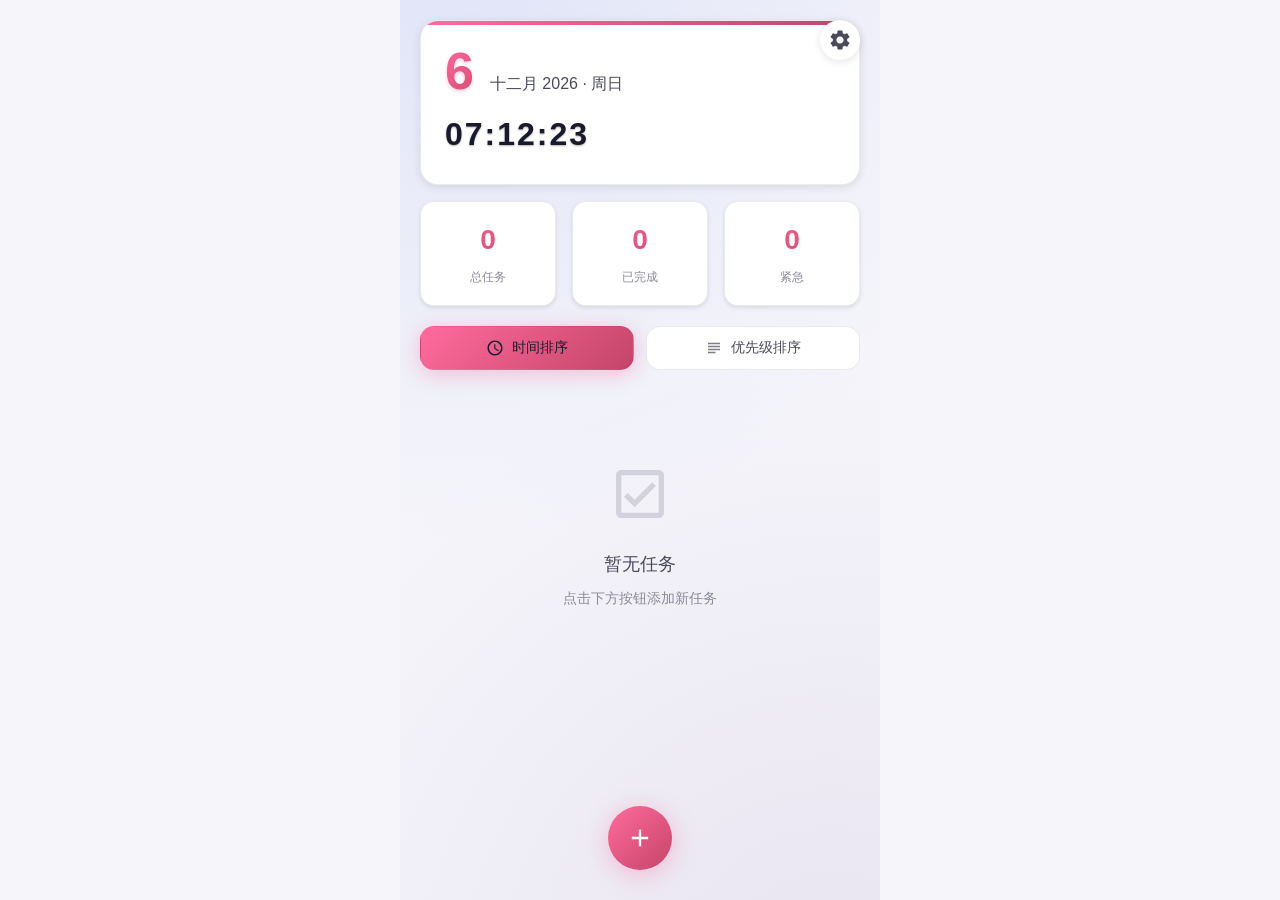
==== index.html @ 3caebc1f "Add files via upload" ====
<!DOCTYPE html>
<html lang="zh-CN">
<head>
    <meta charset="UTF-8">
    <meta name="viewport" content="width=device-width, initial-scale=1.0, maximum-scale=1.0, user-scalable=no">
    <meta name="theme-color" content="#ff6b9d" id="themeColorMeta">
    <meta name="apple-mobile-web-app-capable" content="yes">
    <meta name="apple-mobile-web-app-status-bar-style" content="black-translucent">
    <meta name="apple-mobile-web-app-title" content="任务清单">
    <meta name="mobile-web-app-capable" content="yes">
    <meta name="application-name" content="Potato Todo">
    <meta name="msapplication-starturl" content="./index.html">
    <meta name="msapplication-TileColor" content="#ff6b9d">
    <meta name="description" content="一款精美的任务清单应用，支持多主题、计时器和鼓励语句">
    <title>任务清单 - Potato Todo</title>
    <link rel="manifest" href="manifest.json">
    <link rel="apple-touch-icon" href="icons/icon.svg">
    <link rel="icon" type="image/svg+xml" href="icons/icon.svg">
    <link rel="stylesheet" href="styles.css">
</head>
<body>
    <div class="app-container">
        <header class="header">
            <div class="datetime-widget">
                <div class="date-display">
                    <span class="date-day" id="currentDay"></span>
                    <span class="date-full" id="currentDate"></span>
                </div>
                <div class="time-display" id="currentTime"></div>
            </div>
            <div class="header-stats">
                <div class="stat-item">
                    <span class="stat-value" id="totalTasks">0</span>
                    <span class="stat-label">总任务</span>
                </div>
                <div class="stat-item">
                    <span class="stat-value" id="completedTasks">0</span>
                    <span class="stat-label">已完成</span>
                </div>
                <div class="stat-item">
                    <span class="stat-value" id="urgentTasks">0</span>
                    <span class="stat-label">紧急</span>
                </div>
            </div>
            <button class="settings-btn" id="settingsBtn">
                <svg viewBox="0 0 24 24" width="24" height="24">
                    <path fill="currentColor" d="M19.14 12.94c.04-.31.06-.63.06-.94 0-.31-.02-.63-.06-.94l2.03-1.58c.18-.14.23-.41.12-.61l-1.92-3.32c-.12-.22-.37-.29-.59-.22l-2.39.96c-.5-.38-1.03-.7-1.62-.94l-.36-2.54c-.04-.24-.24-.41-.48-.41h-3.84c-.24 0-.43.17-.47.41l-.36 2.54c-.59.24-1.13.57-1.62.94l-2.39-.96c-.22-.08-.47 0-.59.22L2.74 8.87c-.12.21-.08.47.12.61l2.03 1.58c-.04.31-.06.63-.06.94s.02.63.06.94l-2.03 1.58c-.18.14-.23.41-.12.61l1.92 3.32c.12.22.37.29.59.22l2.39-.96c.5.38 1.03.7 1.62.94l.36 2.54c.05.24.24.41.48.41h3.84c.24 0 .44-.17.47-.41l.36-2.54c.59-.24 1.13-.56 1.62-.94l2.39.96c.22.08.47 0 .59-.22l1.92-3.32c.12-.22.07-.47-.12-.61l-2.01-1.58zM12 15.6c-1.98 0-3.6-1.62-3.6-3.6s1.62-3.6 3.6-3.6 3.6 1.62 3.6 3.6-1.62 3.6-3.6 3.6z"/>
                </svg>
            </button>
        </header>

        <div class="sort-controls">
            <button class="sort-btn active" data-sort="time" id="sortTime">
                <svg viewBox="0 0 24 24" width="18" height="18">
                    <path fill="currentColor" d="M12 2C6.5 2 2 6.5 2 12s4.5 10 10 10 10-4.5 10-10S17.5 2 12 2zm0 18c-4.41 0-8-3.59-8-8s3.59-8 8-8 8 3.59 8 8-3.59 8-8 8zm.5-13H11v6l5.2 3.2.8-1.3-4.5-2.7V7z"/>
                </svg>
                <span>时间排序</span>
            </button>
            <button class="sort-btn" data-sort="priority" id="sortPriority">
                <svg viewBox="0 0 24 24" width="18" height="18">
                    <path fill="currentColor" d="M14 17H4v2h10v-2zm6-8H4v2h16V9zM4 15h16v-2H4v2zM4 5v2h16V5H4z"/>
                </svg>
                <span>优先级排序</span>
            </button>
        </div>

        <main class="task-list-container">
            <div class="task-list" id="taskList">
                <div class="empty-state" id="emptyState">
                    <div class="empty-icon">
                        <svg viewBox="0 0 24 24" width="64" height="64">
                            <path fill="currentColor" d="M19 3H5c-1.1 0-2 .9-2 2v14c0 1.1.9 2 2 2h14c1.1 0 2-.9 2-2V5c0-1.1-.9-2-2-2zm0 16H5V5h14v14zM17.99 9l-1.41-1.42-6.59 6.59-2.58-2.57-1.42 1.41 4 3.99z"/>
                        </svg>
                    </div>
                    <p>暂无任务</p>
                    <span>点击下方按钮添加新任务</span>
                </div>
            </div>
        </main>

        <button class="add-task-btn" id="addTaskBtn">
            <svg viewBox="0 0 24 24" width="28" height="28">
                <path fill="currentColor" d="M19 13h-6v6h-2v-6H5v-2h6V5h2v6h6v2z"/>
            </svg>
        </button>

        <div class="modal-overlay" id="modalOverlay">
            <div class="modal" id="taskModal">
                <div class="modal-header">
                    <h2 id="modalTitle">添加任务</h2>
                    <button class="modal-close" id="modalClose">
                        <svg viewBox="0 0 24 24" width="24" height="24">
                            <path fill="currentColor" d="M19 6.41L17.59 5 12 10.59 6.41 5 5 6.41 10.59 12 5 17.59 6.41 19 12 13.41 17.59 19 19 17.59 13.41 12z"/>
                        </svg>
                    </button>
                </div>
                <form id="taskForm">
                    <div class="form-group">
                        <label for="taskTitle">任务标题</label>
                        <input type="text" id="taskTitle" placeholder="输入任务标题..." required>
                    </div>
                    <div class="form-group">
                        <label for="taskDescription">任务描述（可选）</label>
                        <textarea id="taskDescription" placeholder="添加任务描述..."></textarea>
                    </div>
                    <div class="form-row">
                        <div class="form-group">
                            <label for="taskDate">日期</label>
                            <input type="date" id="taskDate" required>
                        </div>
                        <div class="form-group">
                            <label for="taskTime">时间</label>
                            <input type="time" id="taskTime" required>
                        </div>
                    </div>
                    <div class="form-group">
                        <label>任务类型</label>
                        <div class="type-selector">
                            <button type="button" class="type-btn active" data-type="short">
                                <svg viewBox="0 0 24 24" width="16" height="16">
                                    <path fill="currentColor" d="M12 2C6.5 2 2 6.5 2 12s4.5 10 10 10 10-4.5 10-10S17.5 2 12 2zm0 18c-4.41 0-8-3.59-8-8s3.59-8 8-8 8 3.59 8 8-3.59 8-8 8zm.5-13H11v6l5.2 3.2.8-1.3-4.5-2.7V7z"/>
                                </svg>
                                短期任务
                            </button>
                            <button type="button" class="type-btn" data-type="long">
                                <svg viewBox="0 0 24 24" width="16" height="16">
                                    <path fill="currentColor" d="M19 3h-1V2c0-.6-.4-1-1-1s-1 .4-1 1v1H8V2c0-.6-.4-1-1-1s-1 .4-1 1v1H5c-1.1 0-2 .9-2 2v14c0 1.1.9 2 2 2h14c1.1 0 2-.9 2-2V5c0-1.1-.9-2-2-2zm0 16H5V9h14v10zm0-12H5V5h14v2z"/>
                                </svg>
                                长期任务
                            </button>
                        </div>
                    </div>
                    <div class="form-group">
                        <label>优先级</label>
                        <div class="priority-selector">
                            <button type="button" class="priority-btn" data-priority="low">
                                <span class="priority-dot low"></span>
                                低
                            </button>
                            <button type="button" class="priority-btn active" data-priority="medium">
                                <span class="priority-dot medium"></span>
                                中
                            </button>
                            <button type="button" class="priority-btn" data-priority="high">
                                <span class="priority-dot high"></span>
                                高
                            </button>
                            <button type="button" class="priority-btn" data-priority="urgent">
                                <span class="priority-dot urgent"></span>
                                紧急
                            </button>
                        </div>
                    </div>
                    <div class="form-actions">
                        <button type="button" class="btn btn-secondary" id="cancelBtn">取消</button>
                        <button type="submit" class="btn btn-primary" id="submitBtn">添加任务</button>
                    </div>
                </form>
            </div>
        </div>

        <!-- 设置界面模态框 -->
        <div class="modal-overlay" id="settingsOverlay">
            <div class="modal settings-modal" id="settingsModal">
                <div class="modal-header">
                    <h2>设置</h2>
                    <button class="modal-close" id="settingsClose">
                        <svg viewBox="0 0 24 24" width="24" height="24">
                            <path fill="currentColor" d="M19 6.41L17.59 5 12 10.59 6.41 5 5 6.41 10.59 12 5 17.59 6.41 19 12 13.41 17.59 19 19 17.59 13.41 12z"/>
                        </svg>
                    </button>
                </div>
                <div class="settings-content">
                    <!-- 皮肤选择 -->
                    <div class="settings-section">
                        <h3 class="settings-title">
                            <svg viewBox="0 0 24 24" width="20" height="20">
                                <path fill="currentColor" d="M12 3c-4.97 0-9 4.03-9 9s4.03 9 9 9c.83 0 1.5-.67 1.5-1.5 0-.39-.15-.74-.39-1.01-.23-.26-.38-.61-.38-.99 0-.83.67-1.5 1.5-1.5H16c2.76 0 5-2.24 5-5 0-4.42-4.03-8-9-8zm-5.5 9c-.83 0-1.5-.67-1.5-1.5S5.67 9 6.5 9 8 9.67 8 10.5 7.33 12 6.5 12zm3-4C8.67 8 8 7.33 8 6.5S8.67 5 9.5 5s1.5.67 1.5 1.5S10.33 8 9.5 8zm5 0c-.83 0-1.5-.67-1.5-1.5S13.67 5 14.5 5s1.5.67 1.5 1.5S15.33 8 14.5 8zm3 4c-.83 0-1.5-.67-1.5-1.5S16.67 9 17.5 9s1.5.67 1.5 1.5-.67 1.5-1.5 1.5z"/>
                            </svg>
                            选择皮肤
                        </h3>
                        <div class="theme-selector">
                            <div class="theme-card" data-theme="default">
                                <div class="theme-preview" style="background: linear-gradient(135deg, #ff6b9d 0%, #c44569 100%);"></div>
                                <span class="theme-name">番茄 TODO</span>
                            </div>
                            <div class="theme-card" data-theme="genshin">
                                <div class="theme-preview" style="background: linear-gradient(135deg, #5a67d8 0%, #805ad5 100%);"></div>
                                <span class="theme-name">原神</span>
                            </div>
                            <div class="theme-card" data-theme="honkai">
                                <div class="theme-preview" style="background: linear-gradient(135deg, #d53f8c 0%, #805ad5 100%);"></div>
                                <span class="theme-name">崩坏 3</span>
                            </div>
                            <div class="theme-card" data-theme="demon-slayer">
                                <div class="theme-preview" style="background: linear-gradient(135deg, #9b59b6 0%, #8e44ad 100%);"></div>
                                <span class="theme-name">鬼灭之刃</span>
                            </div>
                            <div class="theme-card" data-theme="conan">
                                <div class="theme-preview" style="background: linear-gradient(135deg, #34495e 0%, #2c3e50 100%);"></div>
                                <span class="theme-name">名侦探柯南</span>
                            </div>
                            <div class="theme-card" data-theme="soulstreet">
                                <div class="theme-preview" style="background: linear-gradient(135deg, #c53030 0%, #742a2a 100%);"></div>
                                <span class="theme-name">镇魂街</span>
                            </div>
                            <div class="theme-card" data-theme="aot">
                                <div class="theme-preview" style="background: linear-gradient(135deg, #4a5568 0%, #2d3748 100%);"></div>
                                <span class="theme-name">进击的巨人</span>
                            </div>
                        </div>
                    </div>

                    <!-- 背景音乐选择 -->
                    <div class="settings-section">
                        <h3 class="settings-title">
                            <svg viewBox="0 0 24 24" width="20" height="20">
                                <path fill="currentColor" d="M12 3v9.28c-.47-.17-.97-.28-1.5-.28C8.01 12 6 14.01 6 16.5S8.01 21 10.5 21c2.31 0 4.2-1.75 4.45-4H15V6h4V3h-7z"/>
                            </svg>
                            背景音乐
                        </h3>
                        <div class="music-selector">
                            <select id="musicSelect" class="music-select">
                                <option value="none">关闭音乐</option>
                                <option value="relax1">放松纯音乐 - 清晨</option>
                                <option value="relax2">放松纯音乐 - 午后</option>
                                <option value="focus1">专注纯音乐 - 学习</option>
                                <option value="focus2">专注纯音乐 - 工作</option>
                                <option value="sleep1">助眠纯音乐 - 夜晚</option>
                            </select>
                            <div class="music-controls">
                                <button class="music-btn" id="musicPlayBtn">
                                    <svg viewBox="0 0 24 24" width="20" height="20">
                                        <path fill="currentColor" d="M8 5v14l11-7z"/>
                                    </svg>
                                </button>
                                <button class="music-btn" id="musicPauseBtn" style="display: none;">
                                    <svg viewBox="0 0 24 24" width="20" height="20">
                                        <path fill="currentColor" d="M6 19h4V5H6v14zm8-14v14h4V5h-4z"/>
                                    </svg>
                                </button>
                                <div class="volume-control">
                                    <svg viewBox="0 0 24 24" width="18" height="18">
                                        <path fill="currentColor" d="M3 9v6h4l5 5V4L7 9H3zm13.5 3c0-1.77-1.02-3.29-2.5-4.03v8.05c1.48-.73 2.5-2.25 2.5-4.02z"/>
                                    </svg>
                                    <input type="range" id="volumeSlider" min="0" max="100" value="50" class="volume-slider">
                                </div>
                            </div>
                        </div>
                    </div>

                    <!-- 背景照片设置 -->
                    <div class="settings-section">
                        <h3 class="settings-title">
                            <svg viewBox="0 0 24 24" width="20" height="20">
                                <path fill="currentColor" d="M21 19V5c0-1.1-.9-2-2-2H5c-1.1 0-2 .9-2 2v14c0 1.1.9 2 2 2h14c1.1 0 2-.9 2-2zM8.5 13.5l2.5 3.01L14.5 12l4.5 6H5l3.5-4.5z"/>
                            </svg>
                            背景照片
                        </h3>
                        <div class="bg-photo-selector">
                            <div class="bg-photo-option" data-bg="default">
                                <div class="bg-preview" style="background: linear-gradient(135deg, #121212 0%, #1e1e1e 100%);"></div>
                                <span class="bg-name">默认背景</span>
                            </div>
                            <div class="bg-photo-option" data-bg="gradient1">
                                <div class="bg-preview" style="background: linear-gradient(135deg, #667eea 0%, #764ba2 100%);"></div>
                                <span class="bg-name">渐变紫蓝</span>
                            </div>
                            <div class="bg-photo-option" data-bg="gradient2">
                                <div class="bg-preview" style="background: linear-gradient(135deg, #f093fb 0%, #f5576c 100%);"></div>
                                <span class="bg-name">渐变粉紫</span>
                            </div>
                            <div class="bg-photo-option" data-bg="gradient3">
                                <div class="bg-preview" style="background: linear-gradient(135deg, #4facfe 0%, #00f2fe 100%);"></div>
                                <span class="bg-name">渐变蓝绿</span>
                            </div>
                            <div class="bg-photo-option" data-bg="upload">
                                <div class="bg-preview upload-preview">
                                    <svg viewBox="0 0 24 24" width="32" height="32">
                                        <path fill="currentColor" d="M19 13h-6v6h-2v-6H5v-2h6V5h2v6h6v2z"/>
                                    </svg>
                                </div>
                                <span class="bg-name">上传照片</span>
                            </div>
                        </div>
                        <input type="file" id="bgUploadInput" accept="image/*" style="display: none;">
                        <p class="setting-description">选择或上传喜欢的照片作为背景</p>
                    </div>

                    <!-- 隐藏已完成任务 -->
                    <div class="settings-section">
                        <h3 class="settings-title">
                            <svg viewBox="0 0 24 24" width="20" height="20">
                                <path fill="currentColor" d="M12 21.35l-1.45-1.32C5.4 15.36 2 12.28 2 8.5 2 5.42 4.42 3 7.5 3c1.74 0 3.41.81 4.5 2.09C13.09 3.81 14.76 3 16.5 3 19.58 3 22 5.42 22 8.5c0 3.78-3.4 6.86-8.55 11.54L12 21.35z"/>
                            </svg>
                            显示设置
                        </h3>
                        <div class="toggle-setting">
                            <label class="toggle-label">
                                <span>隐藏已完成任务</span>
                                <div class="toggle-switch">
                                    <input type="checkbox" id="hideCompletedToggle">
                                    <span class="toggle-slider"></span>
                                </div>
                            </label>
                            <p class="setting-description">隐藏已完成的任务，保持界面简洁</p>
                        </div>
                    </div>

                    <!-- 季度报告设置 -->
                    <div class="settings-section">
                        <h3 class="settings-title">
                            <svg viewBox="0 0 24 24" width="20" height="20">
                                <path fill="currentColor" d="M19 3H5c-1.1 0-2 .9-2 2v14c0 1.1.9 2 2 2h14c1.1 0 2-.9 2-2V5c0-1.1-.9-2-2-2zM9 17H7v-7h2v7zm4 0h-2V7h2v10zm4 0h-2v-4h2v4z"/>
                            </svg>
                            任务报告
                        </h3>
                        <div class="report-settings">
                            <div class="form-group">
                                <label class="form-label">报告周期（天）</label>
                                <input type="number" id="reportCycle" min="3" max="90" value="7" class="form-input">
                                <p class="setting-description">最短 3 天，最长 90 天，默认为 7 天</p>
                            </div>
                            <button class="generate-report-btn" id="generateReportBtn">
                                <svg viewBox="0 0 24 24" width="18" height="18">
                                    <path fill="currentColor" d="M14 2H6c-1.1 0-1.99.9-1.99 2L4 20c0 1.1.89 2 1.99 2H18c1.1 0 2-.9 2-2V8l-6-6zm2 16H8v-2h8v2zm0-4H8v-2h8v2zm-3-5V3.5L18.5 9H13z"/>
                                </svg>
                                生成报告
                            </button>
                        </div>
                    </div>

                    <!-- 鼓励语句设置 - 默认开启不可取消 -->
                    <div class="settings-section">
                        <h3 class="settings-title">
                            <svg viewBox="0 0 24 24" width="20" height="20">
                                <path fill="currentColor" d="M12 21.35l-1.45-1.32C5.4 15.36 2 12.28 2 8.5 2 5.42 4.42 3 7.5 3c1.74 0 3.41.81 4.5 2.09C13.09 3.81 14.76 3 16.5 3 19.58 3 22 5.42 22 8.5c0 3.78-3.4 6.86-8.55 11.54L12 21.35z"/>
                            </svg>
                            鼓励语句
                        </h3>
                        <div class="info-card">
                            <div class="info-icon">💡</div>
                            <p class="info-text">鼓励语句已默认开启，在计时结束后为您加油打气！</p>
                        </div>
                    </div>
                </div>
            </div>
        </div>

        <!-- 报告查看模态框 -->
        <div class="modal-overlay" id="reportOverlay">
            <div class="modal report-modal" id="reportModal">
                <div class="modal-header">
                    <h2>📊 任务报告</h2>
                    <button class="modal-close" id="reportClose">
                        <svg viewBox="0 0 24 24" width="24" height="24">
                            <path fill="currentColor" d="M19 6.41L17.59 5 12 10.59 6.41 5 5 6.41 10.59 12 5 17.59 6.41 19 12 13.41 17.59 19 19 17.59 13.41 12z"/>
                        </svg>
                    </button>
                </div>
                <div class="report-content" id="reportContent">
                    <!-- 报告内容将通过 JS 动态生成 -->
                </div>
                <div class="report-actions">
                    <button class="report-action-btn export" id="exportReportBtn">
                        <svg viewBox="0 0 24 24" width="18" height="18">
                            <path fill="currentColor" d="M19 12v7H5v-7H3v7c0 1.1.9 2 2 2h14c1.1 0 2-.9 2-2v-7h-2zm-6 .67l2.59-2.58L17 11.5l-5 5-5-5 1.41-1.41L11 12.67V3h2z"/>
                        </svg>
                        导出报告
                    </button>
                    <button class="report-action-btn close" id="reportModalClose">关闭</button>
                </div>
            </div>
        </div>
    </div>

    <script src="app.js"></script>
</body>
</html>
---- styles.css ----
:root {
    /* 默认主题 - 番茄 TODO */
    --primary-gradient: linear-gradient(135deg, #ff6b9d 0%, #c44569 100%);
    --secondary-gradient: linear-gradient(135deg, #f093fb 0%, #f5576c 100%);
    --accent-gradient: linear-gradient(135deg, #4facfe 0%, #00f2fe 100%);
    --urgent-gradient: linear-gradient(135deg, #fa709a 0%, #fee140 100%);
    --high-gradient: linear-gradient(135deg, #ff6b6b 0%, #ffa500 100%);
    --medium-gradient: linear-gradient(135deg, #4facfe 0%, #00f2fe 100%);
    --low-gradient: linear-gradient(135deg, #a8edea 0%, #fed6e3 100%);
    --long-task-gradient: linear-gradient(135deg, #a855f7 0%, #7e22ce 100%);
    
    --bg-primary: #121212;
    --bg-secondary: #1e1e1e;
    --bg-card: #252525;
    --bg-card-hover: #2d2d2d;
    
    --text-primary: #ffffff;
    --text-secondary: #b0b0b0;
    --text-muted: #707070;
    
    --border-color: rgba(255, 255, 255, 0.1);
    --shadow-color: rgba(0, 0, 0, 0.4);
    --glow-color: rgba(255, 107, 157, 0.4);
    
    --priority-low: #4ade80;
    --priority-medium: #60a5fa;
    --priority-high: #f59e0b;
    --priority-urgent: #ef4444;
    --type-long: #a855f7;
    
    --radius-sm: 10px;
    --radius-md: 14px;
    --radius-lg: 18px;
    --radius-xl: 28px;
    --radius-full: 50%;
}

/* 原神主题 - 提瓦特大陆 */
[data-theme="genshin"] {
    --primary-gradient: linear-gradient(135deg, #5a67d8 0%, #805ad5 100%);
    --secondary-gradient: linear-gradient(135deg, #63b3ed 0%, #4299e1 100%);
    --accent-gradient: linear-gradient(135deg, #f687b3 0%, #d53f8c 100%);
    --urgent-gradient: linear-gradient(135deg, #fc8181 0%, #f56565 100%);
    --high-gradient: linear-gradient(135deg, #f6ad55 0%, #ed8936 100%);
    --medium-gradient: linear-gradient(135deg, #63b3ed 0%, #4299e1 100%);
    --low-gradient: linear-gradient(135deg, #68d391 0%, #38a169 100%);
    --long-task-gradient: linear-gradient(135deg, #9f7aea 0%, #805ad5 100%);
    
    --bg-primary: #1a202c;
    --bg-secondary: #2d3748;
    --bg-card: #4a5568;
    --bg-card-hover: #718096;
    
    --text-primary: #f7fafc;
    --text-secondary: #e2e8f0;
    --text-muted: #a0aec0;
    
    --border-color: rgba(255, 255, 255, 0.15);
    --shadow-color: rgba(0, 0, 0, 0.5);
    --glow-color: rgba(90, 103, 216, 0.5);
    
    --priority-low: #68d391;
    --priority-medium: #63b3ed;
    --priority-high: #f6ad55;
    --priority-urgent: #fc8181;
    --type-long: #9f7aea;
}

/* 崩坏 3 主题 - 女武神 */
[data-theme="honkai"] {
    --primary-gradient: linear-gradient(135deg, #d53f8c 0%, #805ad5 100%);
    --secondary-gradient: linear-gradient(135deg, #f687b3 0%, #d53f8c 100%);
    --accent-gradient: linear-gradient(135deg, #63b3ed 0%, #4299e1 100%);
    --urgent-gradient: linear-gradient(135deg, #fc8181 0%, #e53e3e 100%);
    --high-gradient: linear-gradient(135deg, #f6ad55 0%, #dd6b20 100%);
    --medium-gradient: linear-gradient(135deg, #63b3ed 0%, #3182ce 100%);
    --low-gradient: linear-gradient(135deg, #68d391 0%, #38a169 100%);
    --long-task-gradient: linear-gradient(135deg, #b794f4 0%, #805ad5 100%);
    
    --bg-primary: #1a1a2e;
    --bg-secondary: #16213e;
    --bg-card: #0f3460;
    --bg-card-hover: #1a4a7a;
    
    --text-primary: #eaeaea;
    --text-secondary: #b8b8b8;
    --text-muted: #7a7a8a;
    
    --border-color: rgba(213, 63, 140, 0.3);
    --shadow-color: rgba(0, 0, 0, 0.6);
    --glow-color: rgba(213, 63, 140, 0.5);
    
    --priority-low: #68d391;
    --priority-medium: #63b3ed;
    --priority-high: #f6ad55;
    --priority-urgent: #fc8181;
    --type-long: #b794f4;
}

/* 镇魂街主题 - 守护灵 */
[data-theme="soulstreet"] {
    --primary-gradient: linear-gradient(135deg, #c53030 0%, #742a2a 100%);
    --secondary-gradient: linear-gradient(135deg, #2d3748 0%, #1a202c 100%);
    --accent-gradient: linear-gradient(135deg, #e53e3e 0%, #c53030 100%);
    --urgent-gradient: linear-gradient(135deg, #c53030 0%, #9b2c2c 100%);
    --high-gradient: linear-gradient(135deg, #dd6b20 0%, #c05621 100%);
    --medium-gradient: linear-gradient(135deg, #4a5568 0%, #2d3748 100%);
    --low-gradient: linear-gradient(135deg, #276749 0%, #22543d 100%);
    --long-task-gradient: linear-gradient(135deg, #553c9a 0%, #44337a 100%);
    
    --bg-primary: #0d0d0d;
    --bg-secondary: #1a1a1a;
    --bg-card: #2d2d2d;
    --bg-card-hover: #3d3d3d;
    
    --text-primary: #e0e0e0;
    --text-secondary: #a0a0a0;
    --text-muted: #606060;
    
    --border-color: rgba(197, 48, 48, 0.3);
    --shadow-color: rgba(0, 0, 0, 0.7);
    --glow-color: rgba(197, 48, 48, 0.4);
    
    --priority-low: #48bb78;
    --priority-medium: #4299e1;
    --priority-high: #ed8936;
    --priority-urgent: #f56565;
    --type-long: #805ad5;
}

/* 进击的巨人主题 - 调查兵团 */
[data-theme="aot"] {
    --primary-gradient: linear-gradient(135deg, #4a5568 0%, #2d3748 100%);
    --secondary-gradient: linear-gradient(135deg, #8b7355 0%, #6b5b45 100%);
    --accent-gradient: linear-gradient(135deg, #c4a777 0%, #a0855b 100%);
    --urgent-gradient: linear-gradient(135deg, #8b0000 0%, #660000 100%);
    --high-gradient: linear-gradient(135deg, #c4a777 0%, #997f55 100%);
    --medium-gradient: linear-gradient(135deg, #6b8e7f 0%, #4f6b5f 100%);
    --low-gradient: linear-gradient(135deg, #5b7c8b 0%, #425a6b 100%);
    --long-task-gradient: linear-gradient(135deg, #6b5b45 0%, #524535 100%);
    
    --bg-primary: #1a1a1a;
    --bg-secondary: #252525;
    --bg-card: #2f2f2f;
    --bg-card-hover: #3a3a3a;
    
    --text-primary: #d4c5b0;
    --text-secondary: #b8a99a;
    --text-muted: #8a7d6b;
    
    --border-color: rgba(196, 167, 119, 0.2);
    --shadow-color: rgba(0, 0, 0, 0.6);
    --glow-color: rgba(196, 167, 119, 0.3);
    
    --priority-low: #6b8e7f;
    --priority-medium: #5b7c8b;
    --priority-high: #c4a777;
    --priority-urgent: #8b0000;
    --type-long: #8b7355;
}

/* 鬼灭之刃主题 - 蝴蝶忍 */
[data-theme="demon-slayer"] {
    --primary-gradient: linear-gradient(135deg, #9b59b6 0%, #8e44ad 100%);
    --secondary-gradient: linear-gradient(135deg, #3498db 0%, #2980b9 100%);
    --accent-gradient: linear-gradient(135deg, #e74c3c 0%, #c0392b 100%);
    --urgent-gradient: linear-gradient(135deg, #ff6b6b 0%, #ee5a5a 100%);
    --high-gradient: linear-gradient(135deg, #f39c12 0%, #d68910 100%);
    --medium-gradient: linear-gradient(135deg, #1abc9c 0%, #16a085 100%);
    --low-gradient: linear-gradient(135deg, #2ecc71 0%, #27ae60 100%);
    --long-task-gradient: linear-gradient(135deg, #9b59b6 0%, #8e44ad 100%);
    
    --bg-primary: #2c1e3a;
    --bg-secondary: #3d2a4f;
    --bg-card: #4a3559;
    --bg-card-hover: #5a4069;
    
    --text-primary: #f5e6ff;
    --text-secondary: #d4b5e8;
    --text-muted: #9a7fb3;
    
    --border-color: rgba(155, 89, 182, 0.3);
    --shadow-color: rgba(0, 0, 0, 0.5);
    --glow-color: rgba(155, 89, 182, 0.5);
    
    --priority-low: #2ecc71;
    --priority-medium: #1abc9c;
    --priority-high: #f39c12;
    --priority-urgent: #ff6b6b;
    --type-long: #9b59b6;
}

/* 名侦探柯南主题 - 怪盗基德 */
[data-theme="conan"] {
    --primary-gradient: linear-gradient(135deg, #34495e 0%, #2c3e50 100%);
    --secondary-gradient: linear-gradient(135deg, #ecf0f1 0%, #bdc3c7 100%);
    --accent-gradient: linear-gradient(135deg, #e74c3c 0%, #c0392b 100%);
    --urgent-gradient: linear-gradient(135deg, #c0392b 0%, #a93226 100%);
    --high-gradient: linear-gradient(135deg, #f1c40f 0%, #d4ac0d 100%);
    --medium-gradient: linear-gradient(135deg, #3498db 0%, #2980b9 100%);
    --low-gradient: linear-gradient(135deg, #1abc9c 0%, #16a085 100%);
    --long-task-gradient: linear-gradient(135deg, #9b59b6 0%, #8e44ad 100%);
    
    --bg-primary: #1a1f2e;
    --bg-secondary: #242d3d;
    --bg-card: #2e3b4e;
    --bg-card-hover: #3a485e;
    
    --text-primary: #ecf0f1;
    --text-secondary: #bdc3c7;
    --text-muted: #7f8c8d;
    
    --border-color: rgba(236, 240, 241, 0.15);
    --shadow-color: rgba(0, 0, 0, 0.5);
    --glow-color: rgba(52, 152, 219, 0.4);
    
    --priority-low: #1abc9c;
    --priority-medium: #3498db;
    --priority-high: #f1c40f;
    --priority-urgent: #e74c3c;
    --type-long: #9b59b6;
}

* {
    margin: 0;
    padding: 0;
    box-sizing: border-box;
}

html, body {
    height: 100%;
    overflow: hidden;
}

body {
    font-family: -apple-system, BlinkMacSystemFont, 'Segoe UI', 'PingFang SC', 'Hiragino Sans GB', 'Microsoft YaHei', sans-serif;
    background: var(--bg-primary);
    color: var(--text-primary);
    line-height: 1.6;
    transition: all 0.3s ease;
}

/* 主题背景图片 */
[data-theme="genshin"] .app-container::before {
    background: radial-gradient(circle at 30% 20%, rgba(90, 103, 216, 0.2) 0%, transparent 40%),
                radial-gradient(circle at 70% 80%, rgba(128, 90, 213, 0.15) 0%, transparent 40%),
                url('https://picsum.photos/seed/genshin/800/1200') no-repeat center center;
    background-size: cover;
    opacity: 0.15;
}

[data-theme="honkai"] .app-container::before {
    background: radial-gradient(circle at 30% 20%, rgba(213, 63, 140, 0.2) 0%, transparent 40%),
                radial-gradient(circle at 70% 80%, rgba(128, 90, 213, 0.15) 0%, transparent 40%),
                url('https://picsum.photos/seed/honkai/800/1200') no-repeat center center;
    background-size: cover;
    opacity: 0.15;
}

[data-theme="demon-slayer"] .app-container::before {
    background: radial-gradient(circle at 30% 20%, rgba(155, 89, 182, 0.25) 0%, transparent 40%),
                radial-gradient(circle at 70% 80%, rgba(52, 152, 219, 0.15) 0%, transparent 40%),
                url('https://picsum.photos/seed/demonslayer/800/1200') no-repeat center center;
    background-size: cover;
    opacity: 0.2;
}

[data-theme="conan"] .app-container::before {
    background: radial-gradient(circle at 30% 20%, rgba(52, 152, 219, 0.2) 0%, transparent 40%),
                radial-gradient(circle at 70% 80%, rgba(236, 240, 241, 0.1) 0%, transparent 40%),
                url('https://picsum.photos/seed/conan/800/1200') no-repeat center center;
    background-size: cover;
    opacity: 0.15;
}

.app-container {
    max-width: 480px;
    margin: 0 auto;
    height: 100vh;
    display: flex;
    flex-direction: column;
    background: var(--bg-primary);
    position: relative;
    overflow: hidden;
}

.app-container::before {
    content: '';
    position: absolute;
    top: -50%;
    left: -50%;
    width: 200%;
    height: 200%;
    background: radial-gradient(circle at 30% 20%, rgba(102, 126, 234, 0.15) 0%, transparent 40%),
                radial-gradient(circle at 70% 80%, rgba(118, 75, 162, 0.1) 0%, transparent 40%);
    pointer-events: none;
    animation: bgFloat 20s ease-in-out infinite;
}

@keyframes bgFloat {
    0%, 100% { transform: translate(0, 0); }
    50% { transform: translate(-5%, 5%); }
}

.header {
    padding: 20px;
    position: relative;
    z-index: 1;
}

.datetime-widget {
    background: var(--bg-card);
    border-radius: var(--radius-lg);
    padding: 24px;
    margin-bottom: 16px;
    border: 1px solid var(--border-color);
    position: relative;
    overflow: hidden;
    box-shadow: 0 2px 8px var(--shadow-color);
}

.datetime-widget::before {
    content: '';
    position: absolute;
    top: 0;
    left: 0;
    right: 0;
    height: 4px;
    background: var(--primary-gradient);
}

.date-display {
    display: flex;
    align-items: baseline;
    gap: 16px;
    margin-bottom: 12px;
}

.date-day {
    font-size: 52px;
    font-weight: 800;
    background: var(--primary-gradient);
    -webkit-background-clip: text;
    -webkit-text-fill-color: transparent;
    background-clip: text;
    line-height: 1;
    text-shadow: 0 2px 4px rgba(255, 107, 157, 0.3);
}

.date-full {
    font-size: 16px;
    color: var(--text-secondary);
    font-weight: 500;
}

.time-display {
    font-size: 32px;
    font-weight: 700;
    color: var(--text-primary);
    letter-spacing: 2px;
    text-shadow: 0 1px 2px rgba(0, 0, 0, 0.3);
}

.header-stats {
    display: flex;
    gap: 16px;
}

.stat-item {
    flex: 1;
    background: var(--bg-card);
    border-radius: var(--radius-md);
    padding: 16px;
    text-align: center;
    border: 1px solid var(--border-color);
    transition: all 0.3s ease;
    box-shadow: 0 2px 4px var(--shadow-color);
}

.stat-item:hover {
    transform: translateY(-3px);
    border-color: rgba(255, 107, 157, 0.3);
    box-shadow: 0 4px 12px var(--shadow-color);
}

.stat-value {
    display: block;
    font-size: 28px;
    font-weight: 700;
    background: var(--primary-gradient);
    -webkit-background-clip: text;
    -webkit-text-fill-color: transparent;
    background-clip: text;
}

.stat-label {
    font-size: 12px;
    color: var(--text-muted);
    margin-top: 4px;
    font-weight: 500;
}

.sort-controls {
    display: flex;
    gap: 12px;
    padding: 0 20px 16px;
    position: relative;
    z-index: 1;
}

.sort-btn {
    flex: 1;
    display: flex;
    align-items: center;
    justify-content: center;
    gap: 8px;
    padding: 12px 16px;
    background: var(--bg-card);
    border: 1px solid var(--border-color);
    border-radius: var(--radius-md);
    color: var(--text-secondary);
    font-size: 14px;
    cursor: pointer;
    transition: all 0.3s ease;
}

.sort-btn svg {
    opacity: 0.7;
}

.sort-btn.active {
    background: var(--primary-gradient);
    border-color: transparent;
    color: var(--text-primary);
    box-shadow: 0 4px 20px var(--glow-color);
}

.sort-btn.active svg {
    opacity: 1;
}

.sort-btn:hover:not(.active) {
    border-color: rgba(102, 126, 234, 0.5);
    color: var(--text-primary);
}

.task-list-container {
    flex: 1;
    overflow: hidden;
    padding: 0 20px;
    position: relative;
    z-index: 1;
}

.task-list {
    height: 100%;
    overflow-y: auto;
    padding-bottom: 100px;
}

.task-list::-webkit-scrollbar {
    width: 4px;
}

.task-list::-webkit-scrollbar-track {
    background: transparent;
}

.task-list::-webkit-scrollbar-thumb {
    background: var(--border-color);
    border-radius: 2px;
}

.empty-state {
    display: flex;
    flex-direction: column;
    align-items: center;
    justify-content: center;
    height: 300px;
    color: var(--text-muted);
}

.empty-icon {
    opacity: 0.3;
    margin-bottom: 16px;
}

.empty-state p {
    font-size: 18px;
    margin-bottom: 8px;
    color: var(--text-secondary);
}

.empty-state span {
    font-size: 14px;
}

.task-item {
    background: var(--bg-card);
    border-radius: var(--radius-lg);
    padding: 20px;
    margin-bottom: 16px;
    border: 1px solid var(--border-color);
    position: relative;
    overflow: hidden;
    transition: all 0.3s ease;
    animation: slideIn 0.3s ease;
    box-shadow: 0 2px 8px var(--shadow-color);
}

@keyframes slideIn {
    from {
        opacity: 0;
        transform: translateY(15px);
        scale: 0.95;
    }
    to {
        opacity: 1;
        transform: translateY(0);
        scale: 1;
    }
}

.task-item::before {
    content: '';
    position: absolute;
    left: 0;
    top: 0;
    bottom: 0;
    width: 4px;
    background: var(--priority-medium);
}

.task-item.priority-low::before {
    background: var(--priority-low);
}

.task-item.priority-medium::before {
    background: var(--priority-medium);
}

.task-item.priority-high::before {
    background: var(--priority-high);
}

.task-item.priority-urgent::before {
    background: var(--priority-urgent);
    animation: urgentPulse 2s ease-in-out infinite;
}

.task-item.type-long::after {
    content: '';
    position: absolute;
    right: 0;
    top: 0;
    bottom: 0;
    width: 4px;
    background: var(--type-long);
}

@keyframes urgentPulse {
    0%, 100% { opacity: 1; }
    50% { opacity: 0.5; }
}

.task-item:hover {
    transform: translateY(-2px);
    border-color: rgba(255, 107, 157, 0.3);
    box-shadow: 0 4px 16px var(--shadow-color);
}

.task-item.completed {
    opacity: 0.6;
}

.task-item.completed .task-title {
    text-decoration: line-through;
    color: var(--text-muted);
}

.task-header {
    display: flex;
    align-items: flex-start;
    gap: 12px;
}

.task-checkbox {
    width: 24px;
    height: 24px;
    border-radius: 50%;
    border: 2px solid var(--border-color);
    cursor: pointer;
    display: flex;
    align-items: center;
    justify-content: center;
    flex-shrink: 0;
    transition: all 0.3s ease;
    margin-top: 2px;
}

.task-checkbox:hover {
    border-color: var(--priority-medium);
}

.task-item.completed .task-checkbox {
    background: var(--primary-gradient);
    border-color: transparent;
}

.task-checkbox svg {
    width: 14px;
    height: 14px;
    opacity: 0;
    transition: opacity 0.2s ease;
}

.task-item.completed .task-checkbox svg {
    opacity: 1;
}

.task-content {
    flex: 1;
    min-width: 0;
}

.task-title {
    font-size: 16px;
    font-weight: 500;
    margin-bottom: 4px;
    word-break: break-word;
}

.task-description {
    font-size: 14px;
    color: var(--text-muted);
    margin-bottom: 8px;
    display: -webkit-box;
    -webkit-line-clamp: 2;
    -webkit-box-orient: vertical;
    overflow: hidden;
}

.task-meta {
    display: flex;
    align-items: center;
    gap: 12px;
    flex-wrap: wrap;
}

.task-time {
    display: flex;
    align-items: center;
    gap: 4px;
    font-size: 13px;
    color: var(--text-secondary);
}

.task-time svg {
    width: 14px;
    height: 14px;
    opacity: 0.7;
}

.task-type {
    font-size: 12px;
    padding: 2px 8px;
    border-radius: 12px;
    font-weight: 500;
    display: flex;
    align-items: center;
    gap: 4px;
}

.task-type.short {
    background: rgba(96, 165, 250, 0.2);
    color: var(--priority-medium);
}

.task-type.long {
    background: rgba(168, 85, 247, 0.2);
    color: #a855f7;
}

.task-priority {
    font-size: 12px;
    padding: 2px 8px;
    border-radius: 12px;
    font-weight: 500;
}

.task-priority.low {
    background: rgba(74, 222, 128, 0.2);
    color: var(--priority-low);
}

.task-priority.medium {
    background: rgba(96, 165, 250, 0.2);
    color: var(--priority-medium);
}

.task-priority.high {
    background: rgba(245, 158, 11, 0.2);
    color: var(--priority-high);
}

.task-priority.urgent {
    background: rgba(239, 68, 68, 0.2);
    color: var(--priority-urgent);
}

.task-actions {
    display: flex;
    gap: 8px;
    margin-left: auto;
}

.task-action-btn {
    width: 32px;
    height: 32px;
    border-radius: var(--radius-sm);
    border: none;
    background: rgba(255, 255, 255, 0.05);
    color: var(--text-muted);
    cursor: pointer;
    display: flex;
    align-items: center;
    justify-content: center;
    transition: all 0.2s ease;
}

.task-action-btn:hover {
    background: rgba(255, 255, 255, 0.1);
    color: var(--text-primary);
}

.task-action-btn.timer:hover {
    background: rgba(168, 85, 247, 0.2);
    color: #a855f7;
}

.task-action-btn.delete:hover {
    background: rgba(239, 68, 68, 0.2);
    color: var(--priority-urgent);
}

.task-timer {
    margin-top: 12px;
    padding-top: 12px;
    border-top: 1px solid var(--border-color);
}

.timer-display {
    font-size: 16px;
    font-weight: 600;
    color: var(--text-primary);
    margin-bottom: 8px;
    text-align: right;
}

.timer-controls {
    display: flex;
    gap: 8px;
    justify-content: flex-end;
}

.timer-btn {
    padding: 6px 12px;
    border-radius: var(--radius-sm);
    border: none;
    font-size: 12px;
    font-weight: 500;
    cursor: pointer;
    transition: all 0.2s ease;
}

.timer-btn.start {
    background: var(--primary-gradient);
    color: white;
}

.timer-btn.pause {
    background: rgba(245, 158, 11, 0.2);
    color: var(--priority-high);
}

.timer-btn.stop {
    background: rgba(239, 68, 68, 0.2);
    color: var(--priority-urgent);
}

.timer-btn:hover {
    transform: translateY(-1px);
    box-shadow: 0 2px 8px rgba(0, 0, 0, 0.2);
}

.add-task-btn {
    position: fixed;
    bottom: 30px;
    left: 50%;
    transform: translateX(-50%);
    width: 64px;
    height: 64px;
    border-radius: 50%;
    background: var(--primary-gradient);
    border: none;
    color: white;
    cursor: pointer;
    display: flex;
    align-items: center;
    justify-content: center;
    box-shadow: 0 4px 24px var(--glow-color);
    transition: all 0.3s ease;
    z-index: 100;
    font-size: 24px;
    font-weight: bold;
}

.add-task-btn:hover {
    transform: translateX(-50%) scale(1.15);
    box-shadow: 0 6px 32px var(--glow-color);
}

.add-task-btn:active {
    transform: translateX(-50%) scale(0.95);
}

.add-task-btn::before {
    content: '';
    position: absolute;
    top: -2px;
    left: -2px;
    right: -2px;
    bottom: -2px;
    background: var(--primary-gradient);
    border-radius: 50%;
    z-index: -1;
    opacity: 0;
    transition: opacity 0.3s ease;
}

.add-task-btn:hover::before {
    opacity: 0.5;
    animation: pulse 2s ease-in-out infinite;
}

@keyframes pulse {
    0%, 100% { transform: scale(1); opacity: 0.5; }
    50% { transform: scale(1.1); opacity: 0.3; }
}

.modal-overlay {
    position: fixed;
    top: 0;
    left: 0;
    right: 0;
    bottom: 0;
    background: rgba(0, 0, 0, 0.8);
    backdrop-filter: blur(8px);
    display: flex;
    align-items: flex-end;
    justify-content: center;
    z-index: 1000;
    opacity: 0;
    visibility: hidden;
    transition: all 0.3s ease;
}

.modal-overlay.active {
    opacity: 1;
    visibility: visible;
}

.modal {
    background: var(--bg-secondary);
    border-radius: var(--radius-xl) var(--radius-xl) 0 0;
    width: 100%;
    max-width: 480px;
    max-height: 90vh;
    overflow-y: auto;
    transform: translateY(100%);
    transition: transform 0.3s cubic-bezier(0.4, 0, 0.2, 1);
    border-top: 3px solid transparent;
    border-image: var(--primary-gradient) 1;
    box-shadow: 0 -4px 20px var(--shadow-color);
}

.modal-overlay.active .modal {
    transform: translateY(0);
}

.modal::before {
    content: '';
    position: absolute;
    top: 0;
    left: 50%;
    transform: translateX(-50%);
    width: 60px;
    height: 4px;
    background: var(--primary-gradient);
    border-radius: 2px;
    margin-top: -2px;
}

.modal-header {
    display: flex;
    align-items: center;
    justify-content: space-between;
    padding: 20px;
    border-bottom: 1px solid var(--border-color);
    position: sticky;
    top: 0;
    background: var(--bg-secondary);
    z-index: 1;
}

.modal-header h2 {
    font-size: 20px;
    font-weight: 600;
    background: var(--primary-gradient);
    -webkit-background-clip: text;
    -webkit-text-fill-color: transparent;
    background-clip: text;
}

.modal-close {
    width: 36px;
    height: 36px;
    border-radius: 50%;
    border: none;
    background: rgba(255, 255, 255, 0.05);
    color: var(--text-secondary);
    cursor: pointer;
    display: flex;
    align-items: center;
    justify-content: center;
    transition: all 0.2s ease;
}

.modal-close:hover {
    background: rgba(255, 255, 255, 0.1);
    color: var(--text-primary);
}

#taskForm {
    padding: 20px;
}

.form-group {
    margin-bottom: 20px;
}

.form-group label {
    display: block;
    font-size: 14px;
    color: var(--text-secondary);
    margin-bottom: 8px;
}

.form-group input,
.form-group textarea {
    width: 100%;
    padding: 14px 16px;
    background: var(--bg-card);
    border: 1px solid var(--border-color);
    border-radius: var(--radius-md);
    color: var(--text-primary);
    font-size: 16px;
    transition: all 0.2s ease;
}

.form-group input:focus,
.form-group textarea:focus {
    outline: none;
    border-color: rgba(102, 126, 234, 0.5);
    box-shadow: 0 0 0 3px rgba(102, 126, 234, 0.1);
}

.form-group input::placeholder,
.form-group textarea::placeholder {
    color: var(--text-muted);
}

.form-group textarea {
    min-height: 100px;
    resize: vertical;
}

.form-row {
    display: flex;
    gap: 12px;
}

.form-row .form-group {
    flex: 1;
}

.type-selector {
    display: flex;
    gap: 12px;
}

.type-btn {
    flex: 1;
    padding: 12px 16px;
    background: var(--bg-card);
    border: 1px solid var(--border-color);
    border-radius: var(--radius-md);
    color: var(--text-secondary);
    font-size: 14px;
    cursor: pointer;
    display: flex;
    align-items: center;
    justify-content: center;
    gap: 8px;
    transition: all 0.2s ease;
}

.type-btn:hover {
    border-color: rgba(102, 126, 234, 0.3);
    color: var(--text-primary);
}

.type-btn.active {
    background: var(--primary-gradient);
    border-color: transparent;
    color: var(--text-primary);
    box-shadow: 0 4px 15px var(--glow-color);
}

.priority-selector {
    display: flex;
    gap: 8px;
    flex-wrap: wrap;
}

.priority-btn {
    flex: 1;
    min-width: 70px;
    padding: 10px 12px;
    background: var(--bg-card);
    border: 1px solid var(--border-color);
    border-radius: var(--radius-md);
    color: var(--text-secondary);
    font-size: 14px;
    cursor: pointer;
    display: flex;
    align-items: center;
    justify-content: center;
    gap: 6px;
    transition: all 0.2s ease;
}

.priority-btn:hover {
    border-color: rgba(255, 255, 255, 0.2);
}

.priority-btn.active {
    border-color: rgba(102, 126, 234, 0.5);
    background: rgba(102, 126, 234, 0.1);
    color: var(--text-primary);
}

.priority-dot {
    width: 8px;
    height: 8px;
    border-radius: 50%;
}

.priority-dot.low {
    background: var(--priority-low);
}

.priority-dot.medium {
    background: var(--priority-medium);
}

.priority-dot.high {
    background: var(--priority-high);
}

.priority-dot.urgent {
    background: var(--priority-urgent);
    animation: dotPulse 1.5s ease-in-out infinite;
}

@keyframes dotPulse {
    0%, 100% { transform: scale(1); }
    50% { transform: scale(1.3); }
}

.form-actions {
    display: flex;
    gap: 12px;
    margin-top: 24px;
}

.btn {
    flex: 1;
    padding: 14px 24px;
    border-radius: var(--radius-md);
    font-size: 16px;
    font-weight: 500;
    cursor: pointer;
    transition: all 0.2s ease;
    border: none;
}

.btn-secondary {
    background: var(--bg-card);
    color: var(--text-secondary);
    border: 1px solid var(--border-color);
}

.btn-secondary:hover {
    background: var(--bg-card-hover);
    color: var(--text-primary);
}

.btn-primary {
    background: var(--primary-gradient);
    color: white;
    box-shadow: 0 4px 15px var(--glow-color);
}

.btn-primary:hover {
    transform: translateY(-2px);
    box-shadow: 0 6px 20px var(--glow-color);
}

@media (max-width: 380px) {
    .header {
        padding: 16px;
    }
    
    .datetime-widget {
        padding: 16px;
    }
    
    .date-day {
        font-size: 36px;
    }
    
    .time-display {
        font-size: 24px;
    }
    
    .sort-controls {
        padding: 0 16px 12px;
    }
    
    .sort-btn {
        padding: 10px 12px;
        font-size: 13px;
    }
    
    .task-list-container {
        padding: 0 16px;
    }
}

@media (prefers-color-scheme: light) {
    :root {
        --bg-primary: #f5f5fa;
        --bg-secondary: #ffffff;
        --bg-card: #ffffff;
        --bg-card-hover: #f8f8ff;
        --text-primary: #1a1a2e;
        --text-secondary: #4a4a5a;
        --text-muted: #8a8a9a;
        --border-color: rgba(0, 0, 0, 0.08);
        --shadow-color: rgba(0, 0, 0, 0.1);
    }
}

/* 设置按钮样式 */
.settings-btn {
    position: absolute;
    top: 20px;
    right: 20px;
    width: 40px;
    height: 40px;
    border-radius: 50%;
    border: none;
    background: var(--bg-card);
    color: var(--text-secondary);
    cursor: pointer;
    display: flex;
    align-items: center;
    justify-content: center;
    transition: all 0.3s ease;
    box-shadow: 0 2px 8px var(--shadow-color);
}

.settings-btn:hover {
    background: var(--bg-card-hover);
    color: var(--text-primary);
    transform: rotate(30deg);
}

/* 设置界面样式 */
.settings-modal {
    max-height: 85vh;
}

.settings-content {
    padding: 20px;
}

.settings-section {
    margin-bottom: 32px;
}

.settings-section:last-child {
    margin-bottom: 20px;
}

.settings-title {
    display: flex;
    align-items: center;
    gap: 8px;
    font-size: 16px;
    font-weight: 600;
    color: var(--text-primary);
    margin-bottom: 16px;
    padding-bottom: 12px;
    border-bottom: 2px solid var(--border-color);
}

.settings-title svg {
    color: var(--text-secondary);
}

/* 皮肤选择器样式 */
.theme-selector {
    display: grid;
    grid-template-columns: repeat(2, 1fr);
    gap: 12px;
}

.theme-card {
    background: var(--bg-card);
    border-radius: var(--radius-md);
    padding: 12px;
    cursor: pointer;
    transition: all 0.3s ease;
    border: 2px solid var(--border-color);
    display: flex;
    flex-direction: column;
    align-items: center;
    gap: 8px;
}

.theme-card:hover {
    transform: translateY(-2px);
    border-color: rgba(255, 107, 157, 0.3);
    box-shadow: 0 4px 12px var(--shadow-color);
}

.theme-card.active {
    border-color: rgba(255, 107, 157, 0.6);
    box-shadow: 0 4px 16px var(--glow-color);
}

.theme-preview {
    width: 100%;
    height: 60px;
    border-radius: var(--radius-sm);
    box-shadow: 0 2px 8px var(--shadow-color);
}

.theme-name {
    font-size: 14px;
    color: var(--text-secondary);
    font-weight: 500;
}

.theme-card.active .theme-name {
    color: var(--text-primary);
}

/* 音乐选择器样式 */
.music-selector {
    background: var(--bg-card);
    border-radius: var(--radius-md);
    padding: 16px;
    border: 1px solid var(--border-color);
}

.music-select {
    width: 100%;
    padding: 12px 16px;
    background: var(--bg-secondary);
    border: 1px solid var(--border-color);
    border-radius: var(--radius-md);
    color: var(--text-primary);
    font-size: 14px;
    cursor: pointer;
    margin-bottom: 12px;
    transition: all 0.2s ease;
}

.music-select:focus {
    outline: none;
    border-color: rgba(255, 107, 157, 0.5);
}

.music-controls {
    display: flex;
    align-items: center;
    gap: 12px;
}

.music-btn {
    width: 40px;
    height: 40px;
    border-radius: 50%;
    border: none;
    background: var(--bg-secondary);
    color: var(--text-primary);
    cursor: pointer;
    display: flex;
    align-items: center;
    justify-content: center;
    transition: all 0.2s ease;
}

.music-btn:hover {
    background: var(--primary-gradient);
    color: white;
    transform: scale(1.1);
}

.volume-control {
    display: flex;
    align-items: center;
    gap: 8px;
    flex: 1;
}

.volume-control svg {
    color: var(--text-secondary);
}

.volume-slider {
    flex: 1;
    height: 6px;
    border-radius: 3px;
    background: var(--bg-secondary);
    appearance: none;
    cursor: pointer;
}

.volume-slider::-webkit-slider-thumb {
    appearance: none;
    width: 16px;
    height: 16px;
    border-radius: 50%;
    background: var(--primary-gradient);
    cursor: pointer;
    box-shadow: 0 2px 4px var(--shadow-color);
}

.volume-slider::-webkit-slider-thumb:hover {
    transform: scale(1.2);
}

/* 开关样式 */
.toggle-setting {
    background: var(--bg-card);
    border-radius: var(--radius-md);
    padding: 16px;
    border: 1px solid var(--border-color);
}

.toggle-label {
    display: flex;
    justify-content: space-between;
    align-items: center;
    margin-bottom: 8px;
}

.toggle-label span {
    font-size: 14px;
    color: var(--text-primary);
    font-weight: 500;
}

.toggle-switch {
    position: relative;
    width: 50px;
    height: 26px;
}

.toggle-switch input {
    opacity: 0;
    width: 0;
    height: 0;
}

.toggle-slider {
    position: absolute;
    cursor: pointer;
    top: 0;
    left: 0;
    right: 0;
    bottom: 0;
    background-color: var(--bg-secondary);
    transition: 0.3s;
    border-radius: 26px;
    border: 1px solid var(--border-color);
}

.toggle-slider:before {
    position: absolute;
    content: "";
    height: 18px;
    width: 18px;
    left: 3px;
    bottom: 3px;
    background-color: var(--text-secondary);
    transition: 0.3s;
    border-radius: 50%;
}

.toggle-switch input:checked + .toggle-slider {
    background: var(--primary-gradient);
    border-color: transparent;
}

.toggle-switch input:checked + .toggle-slider:before {
    transform: translateX(24px);
    background-color: white;
}

.setting-description {
    font-size: 12px;
    color: var(--text-muted);
    margin-top: 8px;
    line-height: 1.5;
}

/* 鼓励语句弹窗 */
.encouragement-toast {
    position: fixed;
    top: 50%;
    left: 50%;
    transform: translate(-50%, -50%) scale(0.9);
    background: var(--bg-secondary);
    border-radius: var(--radius-xl);
    padding: 32px;
    max-width: 320px;
    text-align: center;
    box-shadow: 0 8px 32px var(--shadow-color);
    border: 2px solid transparent;
    border-image: var(--primary-gradient) 1;
    z-index: 2000;
    opacity: 0;
    visibility: hidden;
    transition: all 0.3s ease;
}

.encouragement-toast.active {
    opacity: 1;
    visibility: visible;
    transform: translate(-50%, -50%) scale(1);
}

.encouragement-toast::before {
    content: '';
    position: absolute;
    top: -2px;
    left: -2px;
    right: -2px;
    bottom: -2px;
    background: var(--primary-gradient);
    border-radius: var(--radius-xl);
    z-index: -1;
    opacity: 0.5;
}

.encouragement-icon {
    font-size: 48px;
    margin-bottom: 16px;
    animation: bounce 1s ease-in-out;
}

@keyframes bounce {
    0%, 100% { transform: translateY(0); }
    50% { transform: translateY(-10px); }
}

.encouragement-text {
    font-size: 18px;
    font-weight: 600;
    color: var(--text-primary);
    line-height: 1.6;
    margin-bottom: 20px;
}

.encouragement-close {
    padding: 10px 24px;
    border-radius: var(--radius-md);
    border: none;
    background: var(--primary-gradient);
    color: white;
    font-size: 14px;
    font-weight: 500;
    cursor: pointer;
    transition: all 0.2s ease;
}

.encouragement-close:hover {
    transform: translateY(-2px);
    box-shadow: 0 4px 12px var(--glow-color);
}

/* 背景照片选择器样式 */
.bg-photo-selector {
    display: grid;
    grid-template-columns: repeat(3, 1fr);
    gap: 12px;
    margin-bottom: 12px;
}

.bg-photo-option {
    background: var(--bg-card);
    border-radius: var(--radius-md);
    padding: 8px;
    cursor: pointer;
    transition: all 0.3s ease;
    border: 2px solid var(--border-color);
    display: flex;
    flex-direction: column;
    align-items: center;
    gap: 8px;
}

.bg-photo-option:hover {
    transform: translateY(-2px);
    border-color: rgba(255, 107, 157, 0.3);
    box-shadow: 0 4px 12px var(--shadow-color);
}

.bg-photo-option.active {
    border-color: rgba(255, 107, 157, 0.6);
    box-shadow: 0 4px 16px var(--glow-color);
}

.bg-preview {
    width: 100%;
    height: 70px;
    border-radius: var(--radius-sm);
    box-shadow: 0 2px 8px var(--shadow-color);
    background-size: cover;
    background-position: center;
}

.bg-preview.upload-preview {
    display: flex;
    align-items: center;
    justify-content: center;
    background: var(--bg-secondary);
    color: var(--text-secondary);
}

.bg-preview.upload-preview:hover {
    color: var(--text-primary);
    background: var(--bg-card-hover);
}

.bg-name {
    font-size: 12px;
    color: var(--text-secondary);
    font-weight: 500;
    text-align: center;
}

.bg-photo-option.active .bg-name {
    color: var(--text-primary);
}

/* 信息卡片样式 */
.info-card {
    background: var(--bg-card);
    border-radius: var(--radius-md);
    padding: 20px;
    border: 1px solid var(--border-color);
    display: flex;
    align-items: center;
    gap: 16px;
}

.info-icon {
    font-size: 32px;
    flex-shrink: 0;
}

.info-text {
    font-size: 14px;
    color: var(--text-secondary);
    line-height: 1.6;
    margin: 0;
}

/* 自定义背景 */
body.bg-default .app-container::before {
    background: radial-gradient(circle at 30% 20%, rgba(102, 126, 234, 0.15) 0%, transparent 40%),
                radial-gradient(circle at 70% 80%, rgba(118, 75, 162, 0.1) 0%, transparent 40%);
    opacity: 1;
}

body.bg-gradient1 .app-container::before {
    background: linear-gradient(135deg, rgba(102, 126, 234, 0.2) 0%, rgba(118, 75, 162, 0.15) 100%);
    opacity: 1;
}

body.bg-gradient2 .app-container::before {
    background: linear-gradient(135deg, rgba(240, 147, 251, 0.2) 0%, rgba(245, 87, 108, 0.15) 100%);
    opacity: 1;
}

body.bg-gradient3 .app-container::before {
    background: linear-gradient(135deg, rgba(79, 172, 254, 0.2) 0%, rgba(0, 242, 254, 0.15) 100%);
    opacity: 1;
}

body.bg-custom .app-container::before {
    background-size: cover !important;
    background-position: center !important;
    background-repeat: no-repeat !important;
    opacity: 0.3 !important;
}

/* 计时打断确认弹窗 */
.interruption-confirm {
    position: fixed;
    top: 50%;
    left: 50%;
    transform: translate(-50%, -50%) scale(0.9);
    background: var(--bg-secondary);
    border-radius: var(--radius-xl);
    padding: 32px;
    max-width: 340px;
    text-align: center;
    box-shadow: 0 8px 32px var(--shadow-color);
    border: 2px solid transparent;
    border-image: var(--primary-gradient) 1;
    z-index: 2001;
    opacity: 0;
    visibility: hidden;
    transition: all 0.3s ease;
}

.interruption-confirm.active {
    opacity: 1;
    visibility: visible;
    transform: translate(-50%, -50%) scale(1);
}

.interruption-confirm::before {
    content: '';
    position: absolute;
    top: -2px;
    left: -2px;
    right: -2px;
    bottom: -2px;
    background: var(--primary-gradient);
    border-radius: var(--radius-xl);
    z-index: -1;
    opacity: 0.5;
}

.interruption-icon {
    font-size: 48px;
    margin-bottom: 16px;
    animation: shake 1s ease-in-out;
}

@keyframes shake {
    0%, 100% { transform: rotate(0deg); }
    25% { transform: rotate(-10deg); }
    75% { transform: rotate(10deg); }
}

.interruption-text {
    font-size: 16px;
    color: var(--text-primary);
    margin-bottom: 12px;
    font-weight: 600;
}

.interruption-subtext {
    font-size: 14px;
    color: var(--text-secondary);
    margin-bottom: 24px;
    line-height: 1.6;
}

.interruption-actions {
    display: flex;
    gap: 12px;
    justify-content: center;
}

.interruption-btn {
    padding: 12px 24px;
    border-radius: var(--radius-md);
    border: none;
    font-size: 14px;
    font-weight: 600;
    cursor: pointer;
    transition: all 0.2s ease;
}

.interruption-btn.continue {
    background: var(--primary-gradient);
    color: white;
    flex: 1;
}

.interruption-btn.stop {
    background: var(--bg-card);
    color: var(--text-secondary);
    border: 1px solid var(--border-color);
    flex: 1;
}

.interruption-btn.continue:hover {
    transform: translateY(-2px);
    box-shadow: 0 4px 12px var(--glow-color);
}

.interruption-btn.stop:hover {
    background: var(--bg-card-hover);
    color: var(--text-primary);
}

/* 报告设置样式 */
.report-settings {
    background: var(--bg-card);
    border-radius: var(--radius-md);
    padding: 16px;
    border: 1px solid var(--border-color);
}

.form-group {
    margin-bottom: 16px;
}

.form-label {
    display: block;
    font-size: 14px;
    color: var(--text-secondary);
    margin-bottom: 8px;
}

.form-input {
    width: 100%;
    padding: 12px;
    background: var(--bg-secondary);
    border: 1px solid var(--border-color);
    border-radius: var(--radius-md);
    color: var(--text-primary);
    font-size: 14px;
    transition: all 0.2s ease;
}

.form-input:focus {
    outline: none;
    border-color: rgba(255, 107, 157, 0.5);
}

.generate-report-btn {
    width: 100%;
    padding: 14px;
    background: var(--primary-gradient);
    color: white;
    border: none;
    border-radius: var(--radius-md);
    font-size: 14px;
    font-weight: 600;
    cursor: pointer;
    display: flex;
    align-items: center;
    justify-content: center;
    gap: 8px;
    transition: all 0.2s ease;
}

.generate-report-btn:hover {
    transform: translateY(-2px);
    box-shadow: 0 4px 12px var(--glow-color);
}

/* 报告模态框样式 */
.report-modal {
    max-width: 600px;
    max-height: 80vh;
    overflow-y: auto;
}

.report-content {
    padding: 20px;
}

.report-section {
    margin-bottom: 24px;
    padding-bottom: 24px;
    border-bottom: 1px solid var(--border-color);
}

.report-section:last-child {
    border-bottom: none;
}

.report-title {
    font-size: 18px;
    font-weight: 600;
    color: var(--text-primary);
    margin-bottom: 16px;
    display: flex;
    align-items: center;
    gap: 8px;
}

.report-stats {
    display: grid;
    grid-template-columns: repeat(2, 1fr);
    gap: 12px;
}

.report-stat-card {
    background: var(--bg-card);
    border-radius: var(--radius-md);
    padding: 16px;
    text-align: center;
    border: 1px solid var(--border-color);
}

.report-stat-value {
    font-size: 28px;
    font-weight: 700;
    background: var(--primary-gradient);
    -webkit-background-clip: text;
    -webkit-text-fill-color: transparent;
    background-clip: text;
    margin-bottom: 4px;
}

.report-stat-label {
    font-size: 12px;
    color: var(--text-muted);
}

.report-message {
    background: var(--bg-card);
    border-radius: var(--radius-md);
    padding: 20px;
    border-left: 4px solid var(--primary-gradient);
    margin-bottom: 20px;
}

.report-message.success {
    border-left-color: var(--priority-low);
    background: rgba(74, 222, 128, 0.1);
}

.report-message.warning {
    border-left-color: var(--priority-high);
    background: rgba(245, 158, 11, 0.1);
}

.report-message.error {
    border-left-color: var(--priority-urgent);
    background: rgba(239, 68, 68, 0.1);
}

.report-message-text {
    font-size: 16px;
    color: var(--text-primary);
    line-height: 1.6;
    margin: 0;
}

.report-task-list {
    background: var(--bg-card);
    border-radius: var(--radius-md);
    padding: 16px;
    border: 1px solid var(--border-color);
}

.report-task-item {
    padding: 12px;
    margin-bottom: 8px;
    background: var(--bg-secondary);
    border-radius: var(--radius-sm);
    display: flex;
    justify-content: space-between;
    align-items: center;
}

.report-task-item:last-child {
    margin-bottom: 0;
}

.report-task-name {
    font-size: 14px;
    color: var(--text-secondary);
    flex: 1;
}

.report-task-status {
    font-size: 12px;
    padding: 4px 8px;
    border-radius: 12px;
    font-weight: 500;
}

.report-task-status.completed {
    background: rgba(74, 222, 128, 0.2);
    color: var(--priority-low);
}

.report-task-status.incomplete {
    background: rgba(239, 68, 68, 0.2);
    color: var(--priority-urgent);
}

.report-actions {
    padding: 20px;
    display: flex;
    gap: 12px;
    border-top: 1px solid var(--border-color);
}

.report-action-btn {
    flex: 1;
    padding: 12px 20px;
    border-radius: var(--radius-md);
    border: none;
    font-size: 14px;
    font-weight: 600;
    cursor: pointer;
    display: flex;
    align-items: center;
    justify-content: center;
    gap: 8px;
    transition: all 0.2s ease;
}

.report-action-btn.export {
    background: var(--primary-gradient);
    color: white;
}

.report-action-btn.close {
    background: var(--bg-card);
    color: var(--text-secondary);
    border: 1px solid var(--border-color);
}

.report-action-btn:hover {
    transform: translateY(-2px);
}

.report-action-btn.export:hover {
    box-shadow: 0 4px 12px var(--glow-color);
}

.report-action-btn.close:hover {
    background: var(--bg-card-hover);
    color: var(--text-primary);
}
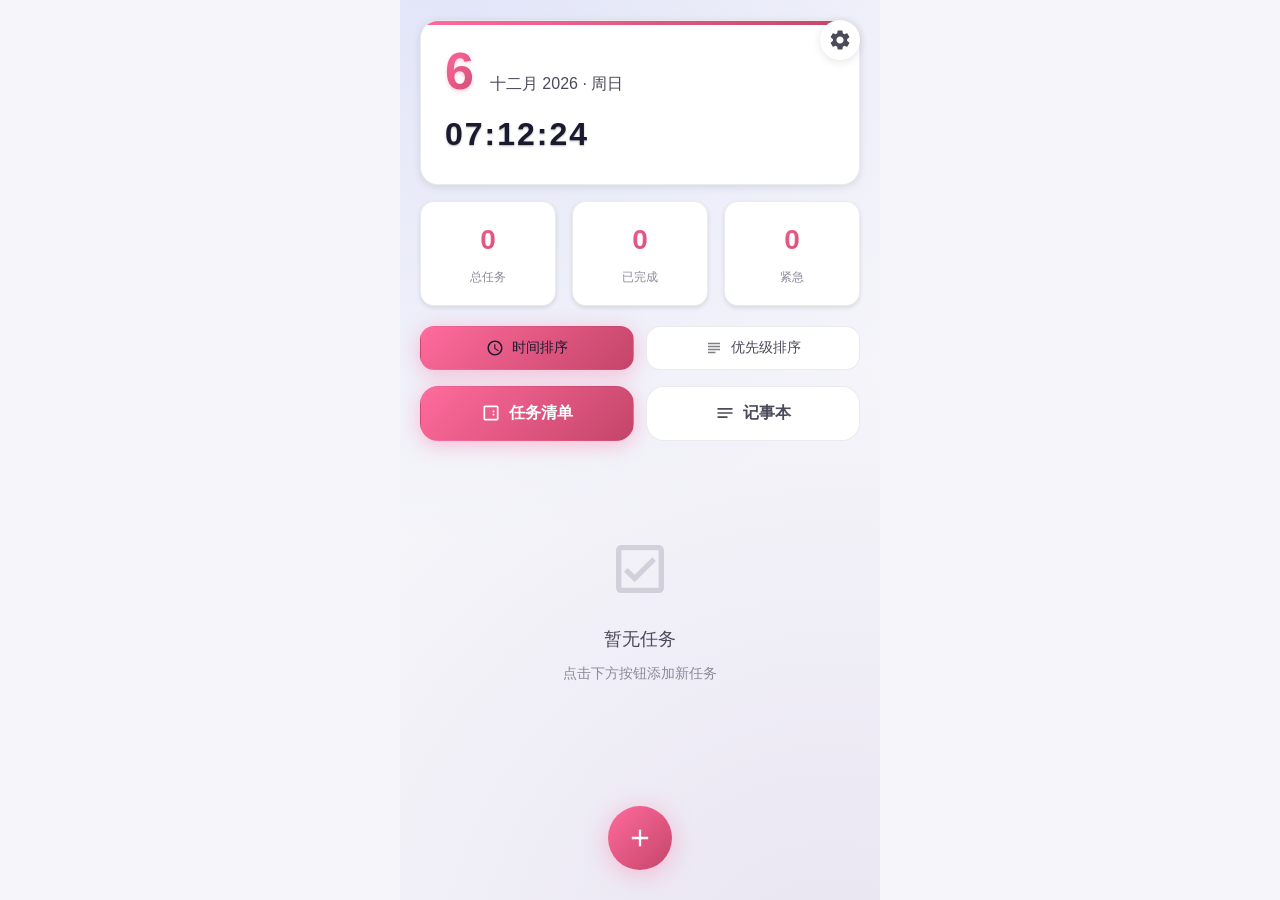
==== commit deeb9436: "Add files via upload" ====
--- a/index.html
+++ b/index.html
@@ -64,7 +64,24 @@
             </button>
         </div>
 
-        <main class="task-list-container">
+        <!-- 标签页导航 -->
+        <div class="tab-navigation">
+            <button class="tab-btn active" data-tab="tasks" id="tasksTab">
+                <svg viewBox="0 0 24 24" width="20" height="20">
+                    <path fill="currentColor" d="M19 3H5c-1.1 0-2 .9-2 2v14c0 1.1.9 2 2 2h14c1.1 0 2-.9 2-2V5c0-1.1-.9-2-2-2zm0 16H5V5h14v14zm-5-6h2v2h-2zm0-4h2v2h-2z"/>
+                </svg>
+                <span>任务清单</span>
+            </button>
+            <button class="tab-btn" data-tab="notes" id="notesTab">
+                <svg viewBox="0 0 24 24" width="20" height="20">
+                    <path fill="currentColor" d="M3 18h12v-2H3v2zM3 6v2h18V6H3zm0 7h18v-2H3v2z"/>
+                </svg>
+                <span>记事本</span>
+            </button>
+        </div>
+
+        <!-- 任务清单区域 -->
+        <main class="main-content active" id="tasksContent">
             <div class="task-list" id="taskList">
                 <div class="empty-state" id="emptyState">
                     <div class="empty-icon">
@@ -74,6 +91,32 @@
                     </div>
                     <p>暂无任务</p>
                     <span>点击下方按钮添加新任务</span>
+                </div>
+            </div>
+        </main>
+
+        <!-- 记事本区域 -->
+        <main class="main-content" id="notesContent">
+            <div class="notes-container" id="notesContainer">
+                <div class="notes-header">
+                    <h2>📝 记事本</h2>
+                    <button class="add-note-btn" id="addNoteBtn">
+                        <svg viewBox="0 0 24 24" width="20" height="20">
+                            <path fill="currentColor" d="M19 13h-6v6h-2v-6H5v-2h6V5h2v6h6v2z"/>
+                        </svg>
+                        新建笔记
+                    </button>
+                </div>
+                <div class="notes-list" id="notesList">
+                    <div class="notes-empty-state" id="notesEmptyState">
+                        <div class="notes-empty-icon">
+                            <svg viewBox="0 0 24 24" width="48" height="48">
+                                <path fill="currentColor" d="M19 3H5c-1.1 0-2 .9-2 2v14c0 1.1.9 2 2 2h14c1.1 0 2-.9 2-2V5c0-1.1-.9-2-2-2zm0 16H5V5h14v14zm-5-6h2v2h-2zm0-4h2v2h-2z"/>
+                            </svg>
+                        </div>
+                        <p>暂无笔记</p>
+                        <span>点击右上角按钮添加新笔记</span>
+                    </div>
                 </div>
             </div>
         </main>
@@ -105,11 +148,11 @@
                     </div>
                     <div class="form-row">
                         <div class="form-group">
-                            <label for="taskDate">日期</label>
+                            <label for="taskDate">开始日期</label>
                             <input type="date" id="taskDate" required>
                         </div>
                         <div class="form-group">
-                            <label for="taskTime">时间</label>
+                            <label for="taskTime">开始时间</label>
                             <input type="time" id="taskTime" required>
                         </div>
                     </div>
@@ -182,31 +225,31 @@
                         <div class="theme-selector">
                             <div class="theme-card" data-theme="default">
                                 <div class="theme-preview" style="background: linear-gradient(135deg, #ff6b9d 0%, #c44569 100%);"></div>
-                                <span class="theme-name">番茄 TODO</span>
+                                <span class="theme-name">粉黛渐变</span>
                             </div>
                             <div class="theme-card" data-theme="genshin">
                                 <div class="theme-preview" style="background: linear-gradient(135deg, #5a67d8 0%, #805ad5 100%);"></div>
-                                <span class="theme-name">原神</span>
+                                <span class="theme-name">靛蓝紫韵</span>
                             </div>
                             <div class="theme-card" data-theme="honkai">
                                 <div class="theme-preview" style="background: linear-gradient(135deg, #d53f8c 0%, #805ad5 100%);"></div>
-                                <span class="theme-name">崩坏 3</span>
+                                <span class="theme-name">玫紫梦幻</span>
                             </div>
                             <div class="theme-card" data-theme="demon-slayer">
                                 <div class="theme-preview" style="background: linear-gradient(135deg, #9b59b6 0%, #8e44ad 100%);"></div>
-                                <span class="theme-name">鬼灭之刃</span>
+                                <span class="theme-name">紫罗兰语</span>
                             </div>
                             <div class="theme-card" data-theme="conan">
                                 <div class="theme-preview" style="background: linear-gradient(135deg, #34495e 0%, #2c3e50 100%);"></div>
-                                <span class="theme-name">名侦探柯南</span>
+                                <span class="theme-name">深空灰蓝</span>
                             </div>
                             <div class="theme-card" data-theme="soulstreet">
                                 <div class="theme-preview" style="background: linear-gradient(135deg, #c53030 0%, #742a2a 100%);"></div>
-                                <span class="theme-name">镇魂街</span>
+                                <span class="theme-name">绯红烈焰</span>
                             </div>
                             <div class="theme-card" data-theme="aot">
                                 <div class="theme-preview" style="background: linear-gradient(135deg, #4a5568 0%, #2d3748 100%);"></div>
-                                <span class="theme-name">进击的巨人</span>
+                                <span class="theme-name">墨石灰灰</span>
                             </div>
                         </div>
                     </div>
@@ -274,6 +317,30 @@
                                 <div class="bg-preview" style="background: linear-gradient(135deg, #4facfe 0%, #00f2fe 100%);"></div>
                                 <span class="bg-name">渐变蓝绿</span>
                             </div>
+                            <div class="bg-photo-option" data-bg="aot">
+                                <div class="bg-preview" style="background: linear-gradient(135deg, #4a5568 0%, #2d3748 100%);"></div>
+                                <span class="bg-name">墨石灰灰</span>
+                            </div>
+                            <div class="bg-photo-option" data-bg="honkai">
+                                <div class="bg-preview" style="background: linear-gradient(135deg, #d53f8c 0%, #805ad5 100%);"></div>
+                                <span class="bg-name">玫紫梦幻</span>
+                            </div>
+                            <div class="bg-photo-option" data-bg="conan">
+                                <div class="bg-preview" style="background: linear-gradient(135deg, #34495e 0%, #2c3e50 100%);"></div>
+                                <span class="bg-name">深空灰蓝</span>
+                            </div>
+                            <div class="bg-photo-option" data-bg="demon-slayer">
+                                <div class="bg-preview" style="background: linear-gradient(135deg, #9b59b6 0%, #8e44ad 100%);"></div>
+                                <span class="bg-name">紫罗兰语</span>
+                            </div>
+                            <div class="bg-photo-option" data-bg="genshin">
+                                <div class="bg-preview" style="background: linear-gradient(135deg, #5a67d8 0%, #805ad5 100%);"></div>
+                                <span class="bg-name">靛蓝紫韵</span>
+                            </div>
+                            <div class="bg-photo-option" data-bg="soulstreet">
+                                <div class="bg-preview" style="background: linear-gradient(135deg, #c53030 0%, #742a2a 100%);"></div>
+                                <span class="bg-name">绯红烈焰</span>
+                            </div>
                             <div class="bg-photo-option" data-bg="upload">
                                 <div class="bg-preview upload-preview">
                                     <svg viewBox="0 0 24 24" width="32" height="32">
@@ -329,20 +396,6 @@
                             </button>
                         </div>
                     </div>
-
-                    <!-- 鼓励语句设置 - 默认开启不可取消 -->
-                    <div class="settings-section">
-                        <h3 class="settings-title">
-                            <svg viewBox="0 0 24 24" width="20" height="20">
-                                <path fill="currentColor" d="M12 21.35l-1.45-1.32C5.4 15.36 2 12.28 2 8.5 2 5.42 4.42 3 7.5 3c1.74 0 3.41.81 4.5 2.09C13.09 3.81 14.76 3 16.5 3 19.58 3 22 5.42 22 8.5c0 3.78-3.4 6.86-8.55 11.54L12 21.35z"/>
-                            </svg>
-                            鼓励语句
-                        </h3>
-                        <div class="info-card">
-                            <div class="info-icon">💡</div>
-                            <p class="info-text">鼓励语句已默认开启，在计时结束后为您加油打气！</p>
-                        </div>
-                    </div>
                 </div>
             </div>
         </div>
@@ -372,6 +425,120 @@
                 </div>
             </div>
         </div>
+
+        <!-- 笔记模态框 -->
+        <div class="modal-overlay" id="noteOverlay">
+            <div class="modal note-modal" id="noteModal">
+                <div class="modal-header">
+                    <h2 id="noteModalTitle">新建笔记</h2>
+                    <button class="modal-close" id="noteClose">
+                        <svg viewBox="0 0 24 24" width="24" height="24">
+                            <path fill="currentColor" d="M19 6.41L17.59 5 12 10.59 6.41 5 5 6.41 10.59 12 5 17.59 6.41 19 12 13.41 17.59 19 19 17.59 13.41 12z"/>
+                        </svg>
+                    </button>
+                </div>
+                <form id="noteForm">
+                    <input type="hidden" id="noteId">
+                    
+                    <!-- 可爱工具栏 -->
+                    <div class="note-editor-toolbar">
+                        <div class="note-editor-btn" title="选择模板" data-action="template">📝</div>
+                        <div class="note-editor-btn" title="添加贴纸" data-action="sticker">🎨</div>
+                        <div class="note-editor-btn" title="荧光笔" data-action="highlighter">🖍️</div>
+                        <div class="note-editor-btn" title="上传图片" data-action="image">🖼️</div>
+                        <div class="note-editor-btn" title="便签纸效果" data-action="sticky">📌</div>
+                    </div>
+                    
+                    <!-- 荧光笔颜色选择器 -->
+                    <div class="highlighter-selector" id="highlighterSelector" style="display: none;">
+                        <div class="highlighter-selector-title">选择荧光笔颜色</div>
+                        <div class="highlighter-grid">
+                            <div class="highlighter-option highlighter-yellow" data-color="yellow" title="黄色">🟡</div>
+                            <div class="highlighter-option highlighter-pink" data-color="pink" title="粉色">🔴</div>
+                            <div class="highlighter-option highlighter-blue" data-color="blue" title="蓝色">🔵</div>
+                            <div class="highlighter-option highlighter-green" data-color="green" title="绿色">🟢</div>
+                        </div>
+                        <div class="highlighter-tips">
+                            <p>💡 提示：选择颜色后，在文本区域涂抹即可高亮</p>
+                        </div>
+                    </div>
+                    
+                    <!-- 图片上传 -->
+                    <div class="image-uploader" id="imageUploader" style="display: none;">
+                        <div class="image-uploader-title">添加图片到手账</div>
+                        <div class="image-upload-area" id="imageUploadArea">
+                            <input type="file" id="noteImageInput" accept="image/*" multiple style="display: none;">
+                            <div class="image-upload-btn" onclick="document.getElementById('noteImageInput').click()">
+                                <svg viewBox="0 0 24 24" width="48" height="48">
+                                    <path fill="currentColor" d="M19 13h-6v6h-2v-6H5v-2h6V5h2v6h6v2z"/>
+                                </svg>
+                                <span>点击选择图片</span>
+                            </div>
+                        </div>
+                        <div class="image-preview-container" id="imagePreviewContainer"></div>
+                    </div>
+                    
+                    <!-- 模板选择器 -->
+                    <div class="template-selector" id="templateSelector" style="display: none;">
+                        <div class="template-selector-title">选择背景模板</div>
+                        <div class="template-grid">
+                            <div class="template-option template-beach" data-template="beach" title="海滩"></div>
+                            <div class="template-option template-sky" data-template="sky" title="天空"></div>
+                            <div class="template-option template-sunset" data-template="sunset" title="日落"></div>
+                            <div class="template-option template-forest" data-template="forest" title="森林"></div>
+                            <div class="template-option template-candy" data-template="candy" title="糖果"></div>
+                            <div class="template-option template-grid" data-template="grid" title="网格"></div>
+                            <div class="template-option template-dots" data-template="dots" title="圆点"></div>
+                            <div class="template-option template-stars" data-template="stars" title="星星"></div>
+                        </div>
+                    </div>
+                    
+                    <!-- 贴纸选择器 -->
+                    <div class="sticker-selector" id="stickerSelector" style="display: none;">
+                        <div class="sticker-selector-title">选择贴纸装饰</div>
+                        <div class="sticker-grid">
+                            <div class="sticker-option" data-sticker="🌸">🌸</div>
+                            <div class="sticker-option" data-sticker="🌺">🌺</div>
+                            <div class="sticker-option" data-sticker="🌻">🌻</div>
+                            <div class="sticker-option" data-sticker="🌼">🌼</div>
+                            <div class="sticker-option" data-sticker="🎀">🎀</div>
+                            <div class="sticker-option" data-sticker="🎈">🎈</div>
+                            <div class="sticker-option" data-sticker="🎁">🎁</div>
+                            <div class="sticker-option" data-sticker="⭐">⭐</div>
+                            <div class="sticker-option" data-sticker="🌟">🌟</div>
+                            <div class="sticker-option" data-sticker="💖">💖</div>
+                            <div class="sticker-option" data-sticker="💝">💝</div>
+                            <div class="sticker-option" data-sticker="🦋">🦋</div>
+                            <div class="sticker-option" data-sticker="🐝">🐝</div>
+                            <div class="sticker-option" data-sticker="🐞">🐞</div>
+                            <div class="sticker-option" data-sticker="🍀">🍀</div>
+                            <div class="sticker-option" data-sticker="🌈">🌈</div>
+                            <div class="sticker-option" data-sticker="🍭">🍭</div>
+                            <div class="sticker-option" data-sticker="🍬">🍬</div>
+                            <div class="sticker-option" data-sticker="🎵">🎵</div>
+                            <div class="sticker-option" data-sticker="❤️">❤️</div>
+                            <div class="sticker-option" data-sticker="✨">✨</div>
+                            <div class="sticker-option" data-sticker="🔥">🔥</div>
+                            <div class="sticker-option" data-sticker="🎉">🎉</div>
+                            <div class="sticker-option" data-sticker="🍓">🍓</div>
+                        </div>
+                    </div>
+                    
+                    <div class="form-group">
+                        <label for="noteTitle">笔记标题</label>
+                        <input type="text" id="noteTitle" placeholder="输入笔记标题..." required>
+                    </div>
+                    <div class="form-group">
+                        <label for="noteContent">笔记内容</label>
+                        <div id="noteContent" class="note-content-editor" contenteditable="true" placeholder="记录你的想法..."></div>
+                    </div>
+                    <div class="form-actions">
+                        <button type="button" class="cancel-btn" id="noteCancel">取消</button>
+                        <button type="submit" class="submit-btn">保存笔记</button>
+                    </div>
+                </form>
+            </div>
+        </div>
     </div>
 
     <script src="app.js"></script>
--- a/styles.css
+++ b/styles.css
@@ -442,6 +442,75 @@
 .sort-btn:hover:not(.active) {
     border-color: rgba(102, 126, 234, 0.5);
     color: var(--text-primary);
+}
+
+/* 标签页导航 */
+.tab-navigation {
+    display: flex;
+    gap: 12px;
+    padding: 0 20px;
+    margin-bottom: 20px;
+    position: relative;
+    z-index: 2;
+}
+
+.tab-btn {
+    flex: 1;
+    padding: 16px 24px;
+    background: var(--bg-card);
+    border: 1px solid var(--border-color);
+    border-radius: var(--radius-lg);
+    color: var(--text-secondary);
+    font-size: 16px;
+    font-weight: 600;
+    cursor: pointer;
+    display: flex;
+    align-items: center;
+    justify-content: center;
+    gap: 8px;
+    transition: all 0.3s ease;
+}
+
+.tab-btn:hover {
+    border-color: rgba(255, 107, 157, 0.3);
+    color: var(--text-primary);
+    transform: translateY(-2px);
+}
+
+.tab-btn.active {
+    background: var(--primary-gradient);
+    border-color: transparent;
+    color: white;
+    box-shadow: 0 4px 20px var(--glow-color);
+}
+
+.tab-btn.active svg {
+    opacity: 1;
+}
+
+.main-content {
+    display: none;
+    flex: 1;
+    overflow: hidden;
+    padding: 0 20px;
+    position: relative;
+    z-index: 1;
+}
+
+.main-content.active {
+    display: block;
+    animation: fadeIn 0.3s ease;
+}
+
+@keyframes fadeIn {
+    from {
+        opacity: 0;
+        transform: translateY(10px);
+    }
+    to {
+        opacity: 1;
+        transform: translateY(0);
+    }
 }
 
 .task-list-container {
@@ -1435,83 +1504,19 @@
 .setting-description {
     font-size: 12px;
     color: var(--text-muted);
-    margin-top: 8px;
-    line-height: 1.5;
-}
-
-/* 鼓励语句弹窗 */
-.encouragement-toast {
-    position: fixed;
-    top: 50%;
-    left: 50%;
-    transform: translate(-50%, -50%) scale(0.9);
-    background: var(--bg-secondary);
-    border-radius: var(--radius-xl);
-    padding: 32px;
-    max-width: 320px;
-    text-align: center;
-    box-shadow: 0 8px 32px var(--shadow-color);
-    border: 2px solid transparent;
-    border-image: var(--primary-gradient) 1;
-    z-index: 2000;
-    opacity: 0;
-    visibility: hidden;
-    transition: all 0.3s ease;
-}
-
-.encouragement-toast.active {
-    opacity: 1;
-    visibility: visible;
-    transform: translate(-50%, -50%) scale(1);
-}
-
-.encouragement-toast::before {
-    content: '';
+    margin-top: 10px;
+    line-height: 1.6;
+    padding-left: 12px;
+    position: relative;
+    font-style: italic;
+}
+
+.setting-description::before {
+    content: '💡';
     position: absolute;
-    top: -2px;
-    left: -2px;
-    right: -2px;
-    bottom: -2px;
-    background: var(--primary-gradient);
-    border-radius: var(--radius-xl);
-    z-index: -1;
-    opacity: 0.5;
-}
-
-.encouragement-icon {
-    font-size: 48px;
-    margin-bottom: 16px;
-    animation: bounce 1s ease-in-out;
-}
-
-@keyframes bounce {
-    0%, 100% { transform: translateY(0); }
-    50% { transform: translateY(-10px); }
-}
-
-.encouragement-text {
-    font-size: 18px;
-    font-weight: 600;
-    color: var(--text-primary);
-    line-height: 1.6;
-    margin-bottom: 20px;
-}
-
-.encouragement-close {
-    padding: 10px 24px;
-    border-radius: var(--radius-md);
-    border: none;
-    background: var(--primary-gradient);
-    color: white;
-    font-size: 14px;
-    font-weight: 500;
-    cursor: pointer;
-    transition: all 0.2s ease;
-}
-
-.encouragement-close:hover {
-    transform: translateY(-2px);
-    box-shadow: 0 4px 12px var(--glow-color);
+    left: 0;
+    top: 0;
+    font-size: 12px;
 }
 
 /* 背景照片选择器样式 */
@@ -1579,29 +1584,6 @@
     color: var(--text-primary);
 }
 
-/* 信息卡片样式 */
-.info-card {
-    background: var(--bg-card);
-    border-radius: var(--radius-md);
-    padding: 20px;
-    border: 1px solid var(--border-color);
-    display: flex;
-    align-items: center;
-    gap: 16px;
-}
-
-.info-icon {
-    font-size: 32px;
-    flex-shrink: 0;
-}
-
-.info-text {
-    font-size: 14px;
-    color: var(--text-secondary);
-    line-height: 1.6;
-    margin: 0;
-}
-
 /* 自定义背景 */
 body.bg-default .app-container::before {
     background: radial-gradient(circle at 30% 20%, rgba(102, 126, 234, 0.15) 0%, transparent 40%),
@@ -1629,6 +1611,48 @@
     background-position: center !important;
     background-repeat: no-repeat !important;
     opacity: 0.3 !important;
+}
+
+body.bg-aot .app-container::before {
+    background-size: cover !important;
+    background-position: center !important;
+    background-repeat: no-repeat !important;
+    opacity: 0.25 !important;
+}
+
+body.bg-honkai .app-container::before {
+    background-size: cover !important;
+    background-position: center !important;
+    background-repeat: no-repeat !important;
+    opacity: 0.25 !important;
+}
+
+body.bg-conan .app-container::before {
+    background-size: cover !important;
+    background-position: center !important;
+    background-repeat: no-repeat !important;
+    opacity: 0.25 !important;
+}
+
+body.bg-demon-slayer .app-container::before {
+    background-size: cover !important;
+    background-position: center !important;
+    background-repeat: no-repeat !important;
+    opacity: 0.25 !important;
+}
+
+body.bg-genshin .app-container::before {
+    background-size: cover !important;
+    background-position: center !important;
+    background-repeat: no-repeat !important;
+    opacity: 0.25 !important;
+}
+
+body.bg-soulstreet .app-container::before {
+    background-size: cover !important;
+    background-position: center !important;
+    background-repeat: no-repeat !important;
+    opacity: 0.25 !important;
 }
 
 /* 计时打断确认弹窗 */
@@ -1750,8 +1774,24 @@
 .form-label {
     display: block;
     font-size: 14px;
-    color: var(--text-secondary);
-    margin-bottom: 8px;
+    color: var(--text-primary);
+    margin-bottom: 10px;
+    font-weight: 600;
+    padding-left: 4px;
+    position: relative;
+    letter-spacing: 0.5px;
+}
+
+.form-label::before {
+    content: '';
+    position: absolute;
+    left: 0;
+    top: 50%;
+    transform: translateY(-50%);
+    width: 3px;
+    height: 14px;
+    background: var(--primary-gradient);
+    border-radius: 2px;
 }
 
 .form-input {
@@ -1971,3 +2011,938 @@
     background: var(--bg-card-hover);
     color: var(--text-primary);
 }
+
+/* 记事本样式 */
+.notes-container {
+    background: var(--bg-card);
+    border-radius: var(--radius-lg);
+    padding: 20px;
+    margin-bottom: 20px;
+    border: 1px solid var(--border-color);
+}
+
+.notes-header {
+    display: flex;
+    justify-content: space-between;
+    align-items: center;
+    margin-bottom: 20px;
+    padding-bottom: 16px;
+    border-bottom: 2px solid var(--border-color);
+}
+
+.notes-header h2 {
+    font-size: 20px;
+    font-weight: 600;
+    color: var(--text-primary);
+    margin: 0;
+}
+
+.add-note-btn {
+    background: var(--primary-gradient);
+    color: white;
+    border: none;
+    padding: 10px 20px;
+    border-radius: var(--radius-md);
+    font-size: 14px;
+    font-weight: 600;
+    cursor: pointer;
+    display: flex;
+    align-items: center;
+    gap: 6px;
+    transition: all 0.2s ease;
+}
+
+.add-note-btn:hover {
+    transform: translateY(-2px);
+    box-shadow: 0 4px 12px var(--glow-color);
+}
+
+.notes-list {
+    display: grid;
+    grid-template-columns: repeat(auto-fill, minmax(300px, 1fr));
+    gap: 20px;
+    padding: 20px;
+    background: linear-gradient(135deg, rgba(255,249,230,0.3) 0%, rgba(255,243,214,0.3) 100%);
+    border-radius: 16px;
+}
+
+.notes-empty-state {
+    grid-column: 1 / -1;
+    text-align: center;
+    padding: 80px 20px;
+    color: #a89f8a;
+}
+
+.notes-empty-icon {
+    margin-bottom: 16px;
+    opacity: 0.5;
+    font-size: 64px;
+}
+
+.notes-empty-state p {
+    font-size: 16px;
+    font-family: 'Comic Sans MS', 'Chalkboard', cursive;
+    color: #6d5d4a;
+}
+}
+
+.notes-empty-state p {
+    font-size: 16px;
+    margin-bottom: 8px;
+}
+
+.notes-empty-state span {
+    font-size: 14px;
+}
+
+.note-card {
+    background: #fff9e6;
+    border: 2px dashed #ffb366;
+    border-radius: 16px;
+    padding: 20px;
+    transition: all 0.3s ease;
+    cursor: pointer;
+    position: relative;
+    overflow: hidden;
+    box-shadow: 4px 4px 0px rgba(255, 179, 102, 0.3);
+}
+
+.note-card::before {
+    content: '🌸';
+    position: absolute;
+    top: 8px;
+    left: 10px;
+    font-size: 20px;
+    opacity: 0.8;
+}
+
+.note-card::after {
+    content: '✨';
+    position: absolute;
+    top: 8px;
+    right: 10px;
+    font-size: 18px;
+    opacity: 0.8;
+}
+
+.note-card:hover {
+    transform: translateY(-4px) rotate(-1deg);
+    border-color: #ff9340;
+    box-shadow: 6px 6px 0px rgba(255, 147, 64, 0.4);
+}
+
+.note-card-title {
+    font-size: 18px;
+    font-weight: 600;
+    color: #5a4a42;
+    margin-bottom: 10px;
+    word-break: break-word;
+    font-family: 'Comic Sans MS', 'Chalkboard', cursive;
+    padding-left: 24px;
+}
+
+.note-card-content {
+    font-size: 15px;
+    color: #6d5d4a;
+    line-height: 1.8;
+    max-height: 120px;
+    overflow: hidden;
+    word-break: break-word;
+    white-space: pre-wrap;
+    font-family: 'Comic Sans MS', 'Chalkboard', cursive;
+    padding-left: 24px;
+}
+
+.note-card-date {
+    font-size: 12px;
+    color: #a89f8a;
+    margin-top: 14px;
+    text-align: right;
+    font-style: italic;
+}
+
+.note-card-actions {
+    position: absolute;
+    top: 12px;
+    right: 12px;
+    display: flex;
+    gap: 8px;
+    opacity: 0;
+    transition: opacity 0.2s ease;
+}
+
+.note-card:hover .note-card-actions {
+    opacity: 1;
+}
+
+.note-action-btn {
+    width: 32px;
+    height: 32px;
+    border-radius: 50%;
+    border: none;
+    background: var(--bg-card);
+    color: var(--text-secondary);
+    cursor: pointer;
+    display: flex;
+    align-items: center;
+    justify-content: center;
+    transition: all 0.2s ease;
+}
+
+.note-action-btn:hover {
+    background: var(--primary-gradient);
+    color: white;
+}
+
+.note-modal {
+    max-width: 600px;
+    background: linear-gradient(135deg, #fff9e6 0%, #fff3d6 100%);
+    border: 3px solid #ffb366;
+    border-radius: 20px;
+    box-shadow: 0 10px 40px rgba(255, 179, 102, 0.3);
+}
+
+.note-modal textarea,
+.note-modal .note-content-editor {
+    resize: vertical;
+    min-height: 200px;
+    background: #fff;
+    border: 2px dashed #ffd699;
+    border-radius: 12px;
+    padding: 16px;
+    font-family: 'Comic Sans MS', 'Chalkboard', cursive;
+    font-size: 15px;
+    color: #5a4a42;
+    line-height: 1.8;
+    transition: all 0.3s ease;
+    outline: none;
+    overflow-y: auto;
+}
+
+.note-modal .note-content-editor:empty:before {
+    content: attr(placeholder);
+    color: #a89f8a;
+    font-style: italic;
+}
+
+.note-modal .note-content-editor:focus {
+    border-color: #ffb366;
+    box-shadow: 0 0 0 3px rgba(255, 179, 102, 0.2);
+}
+
+.note-modal textarea.template-beach,
+.note-modal .note-content-editor.template-beach {
+    background: linear-gradient(135deg, #ffeaa7 0%, #fdcb6e 50%, #74b9ff 100%);
+    border-style: solid;
+}
+
+.note-modal textarea.template-sky,
+.note-modal .note-content-editor.template-sky {
+    background: linear-gradient(135deg, #a8edea 0%, #fed6e3 100%);
+    border-style: solid;
+}
+
+.note-modal textarea.template-sunset,
+.note-modal .note-content-editor.template-sunset {
+    background: linear-gradient(135deg, #ff9a9e 0%, #fecfef 50%, #fecfef 100%);
+    border-style: solid;
+}
+
+.note-modal textarea.template-forest,
+.note-modal .note-content-editor.template-forest {
+    background: linear-gradient(135deg, #d4fc79 0%, #96e6a1 100%);
+    border-style: solid;
+}
+
+.note-modal textarea.template-candy,
+.note-modal .note-content-editor.template-candy {
+    background: linear-gradient(135deg, #fbc2eb 0%, #a6c1ee 100%);
+    border-style: solid;
+}
+
+.note-modal textarea.template-grid,
+.note-modal .note-content-editor.template-grid {
+    background: #fff9e6;
+    background-image: 
+        linear-gradient(#ffd699 2px, transparent 2px),
+        linear-gradient(90deg, #ffd699 2px, transparent 2px);
+    background-size: 20px 20px;
+    border-style: solid;
+}
+
+.note-modal textarea.template-dots,
+.note-modal .note-content-editor.template-dots {
+    background: #fff9e6;
+    background-image: radial-gradient(#ffb366 2px, transparent 2px);
+    background-size: 15px 15px;
+    border-style: solid;
+}
+
+.note-modal textarea.template-stars,
+.note-modal .note-content-editor.template-stars {
+    background: #fff3d6;
+    background-image: 
+        radial-gradient(circle at 10px 10px, #ffd699 2px, transparent 2px),
+        radial-gradient(circle at 30px 30px, #ffd699 1.5px, transparent 1.5px);
+    background-size: 40px 40px;
+    border-style: solid;
+}
+
+.note-modal textarea:focus {
+    border-color: #ffb366;
+    outline: none;
+    box-shadow: 0 0 0 3px rgba(255, 179, 102, 0.2);
+}
+
+/* 手账贴纸选择器 */
+.sticker-selector {
+    margin: 16px 0;
+    padding: 16px;
+    background: #fff;
+    border-radius: 12px;
+    border: 2px dashed #ffd699;
+}
+
+.sticker-selector-title {
+    font-size: 14px;
+    font-weight: 600;
+    color: #5a4a42;
+    margin-bottom: 12px;
+    display: flex;
+    align-items: center;
+    gap: 6px;
+}
+
+.sticker-selector-title::before {
+    content: '🎨';
+    font-size: 16px;
+}
+
+.sticker-grid {
+    display: grid;
+    grid-template-columns: repeat(8, 1fr);
+    gap: 8px;
+}
+
+.sticker-option {
+    width: 40px;
+    height: 40px;
+    display: flex;
+    align-items: center;
+    justify-content: center;
+    font-size: 24px;
+    background: #fff9e6;
+    border: 2px solid #ffd699;
+    border-radius: 8px;
+    cursor: pointer;
+    transition: all 0.2s ease;
+}
+
+.sticker-option:hover {
+    transform: scale(1.15) rotate(5deg);
+    border-color: #ffb366;
+    background: #fff3d6;
+}
+
+.sticker-option.selected {
+    border-color: #ffb366;
+    background: #ffe6b3;
+    box-shadow: 0 2px 8px rgba(255, 179, 102, 0.4);
+}
+
+/* 背景模板选择器 */
+.template-selector {
+    margin: 16px 0;
+    padding: 16px;
+    background: #fff;
+    border-radius: 12px;
+    border: 2px dashed #ffd699;
+}
+
+.template-selector-title {
+    font-size: 14px;
+    font-weight: 600;
+    color: #5a4a42;
+    margin-bottom: 12px;
+    display: flex;
+    align-items: center;
+    gap: 6px;
+}
+
+.template-selector-title::before {
+    content: '📝';
+    font-size: 16px;
+}
+
+.template-grid {
+    display: grid;
+    grid-template-columns: repeat(4, 1fr);
+    gap: 12px;
+}
+
+.template-option {
+    height: 80px;
+    border-radius: 10px;
+    cursor: pointer;
+    border: 3px solid transparent;
+    transition: all 0.3s ease;
+    position: relative;
+    overflow: hidden;
+}
+
+.template-option:hover {
+    transform: scale(1.05);
+    box-shadow: 0 4px 12px rgba(0,0,0,0.15);
+}
+
+.template-option.selected {
+    border-color: #ffb366;
+    box-shadow: 0 4px 16px rgba(255, 179, 102, 0.4);
+}
+
+.template-option::after {
+    content: '✓';
+    position: absolute;
+    top: 50%;
+    left: 50%;
+    transform: translate(-50%, -50%);
+    font-size: 24px;
+    color: white;
+    text-shadow: 0 2px 4px rgba(0,0,0,0.3);
+    opacity: 0;
+    transition: opacity 0.2s ease;
+}
+
+.template-option.selected::after {
+    opacity: 1;
+}
+
+/* 可爱背景模板 */
+.template-beach {
+    background: linear-gradient(135deg, #ffeaa7 0%, #fdcb6e 50%, #74b9ff 100%);
+}
+
+.template-sky {
+    background: linear-gradient(135deg, #a8edea 0%, #fed6e3 100%);
+}
+
+.template-sunset {
+    background: linear-gradient(135deg, #ff9a9e 0%, #fecfef 50%, #fecfef 100%);
+}
+
+.template-forest {
+    background: linear-gradient(135deg, #d4fc79 0%, #96e6a1 100%);
+}
+
+.template-candy {
+    background: linear-gradient(135deg, #fbc2eb 0%, #a6c1ee 100%);
+}
+
+.template-grid {
+    background: #fff9e6;
+    background-image: 
+        linear-gradient(#ffd699 2px, transparent 2px),
+        linear-gradient(90deg, #ffd699 2px, transparent 2px);
+    background-size: 20px 20px;
+}
+
+.template-dots {
+    background: #fff9e6;
+    background-image: radial-gradient(#ffb366 2px, transparent 2px);
+    background-size: 15px 15px;
+}
+
+.template-stars {
+    background: #fff3d6;
+    background-image: 
+        radial-gradient(circle at 10px 10px, #ffd699 2px, transparent 2px),
+        radial-gradient(circle at 30px 30px, #ffd699 1.5px, transparent 1.5px);
+    background-size: 40px 40px;
+}
+
+/* 手账笔记内容装饰 */
+.note-sticker {
+    position: absolute;
+    font-size: 28px;
+    pointer-events: none;
+    animation: stickerFloat 3s ease-in-out infinite;
+}
+
+@keyframes stickerFloat {
+    0%, 100% { transform: translateY(0) rotate(0deg); }
+    50% { transform: translateY(-3px) rotate(5deg); }
+}
+
+/* 笔记编辑器工具栏 */
+.note-editor-toolbar {
+    display: flex;
+    gap: 8px;
+    margin-bottom: 16px;
+    padding: 12px;
+    background: #fff;
+    border-radius: 12px;
+    border: 2px dashed #ffd699;
+    flex-wrap: wrap;
+}
+
+.note-editor-btn {
+    width: 36px;
+    height: 36px;
+    display: flex;
+    align-items: center;
+    justify-content: center;
+    background: #fff9e6;
+    border: 2px solid #ffd699;
+    border-radius: 8px;
+    cursor: pointer;
+    font-size: 18px;
+    transition: all 0.2s ease;
+}
+
+.note-editor-btn:hover {
+    transform: scale(1.1) rotate(5deg);
+    background: #fff3d6;
+    border-color: #ffb366;
+}
+
+.note-editor-btn.active {
+    background: #ffe6b3;
+    border-color: #ffb366;
+    box-shadow: 0 2px 8px rgba(255, 179, 102, 0.4);
+}
+
+/* 优化表单标签样式 */
+.note-modal label {
+    display: block;
+    font-size: 14px;
+    font-weight: 600;
+    color: var(--text-primary);
+    margin-bottom: 8px;
+    padding-left: 4px;
+    position: relative;
+}
+
+.note-modal label::before {
+    content: '';
+    position: absolute;
+    left: 0;
+    top: 50%;
+    transform: translateY(-50%);
+    width: 3px;
+    height: 14px;
+    background: var(--primary-gradient);
+    border-radius: 2px;
+}
+
+/* 优化表单输入框 */
+.note-modal input[type="text"],
+.note-modal textarea {
+    width: 100%;
+    padding: 14px 16px;
+    background: var(--bg-secondary);
+    border: 2px solid var(--border-color);
+    border-radius: var(--radius-md);
+    color: var(--text-primary);
+    font-size: 14px;
+    transition: all 0.3s ease;
+    font-family: inherit;
+}
+
+.note-modal input[type="text"]:focus,
+.note-modal textarea:focus {
+    outline: none;
+    border-color: rgba(255, 107, 157, 0.5);
+    background: var(--bg-card);
+    box-shadow: 0 0 0 3px rgba(255, 107, 157, 0.1);
+}
+
+.note-modal input[type="text"]::placeholder,
+.note-modal textarea::placeholder {
+    color: var(--text-muted);
+}
+
+.note-modal textarea {
+    resize: vertical;
+    min-height: 200px;
+    line-height: 1.6;
+}
+
+/* 优化表单按钮 */
+.note-modal .form-actions {
+    display: flex;
+    gap: 12px;
+    margin-top: 24px;
+}
+
+.note-modal .cancel-btn,
+.note-modal .submit-btn {
+    flex: 1;
+    padding: 14px 24px;
+    border-radius: var(--radius-md);
+    font-size: 15px;
+    font-weight: 600;
+    cursor: pointer;
+    transition: all 0.3s ease;
+    border: none;
+    display: flex;
+    align-items: center;
+    justify-content: center;
+    gap: 8px;
+}
+
+.note-modal .cancel-btn {
+    background: var(--bg-card);
+    color: var(--text-secondary);
+    border: 2px solid var(--border-color);
+}
+
+.note-modal .cancel-btn:hover {
+    background: var(--bg-card-hover);
+    color: var(--text-primary);
+    border-color: rgba(255, 107, 157, 0.3);
+    transform: translateY(-2px);
+}
+
+.note-modal .submit-btn {
+    background: var(--primary-gradient);
+    color: white;
+    box-shadow: 0 4px 15px var(--glow-color);
+}
+
+.note-modal .submit-btn:hover {
+    transform: translateY(-3px);
+    box-shadow: 0 6px 20px var(--glow-color);
+}
+
+.note-modal .submit-btn:active {
+    transform: translateY(-1px);
+}
+
+/* 添加图标到按钮 */
+.note-modal .submit-btn::before {
+    content: '✓';
+    font-size: 16px;
+    font-weight: bold;
+}
+
+.note-modal .cancel-btn::before {
+    content: '✕';
+    font-size: 16px;
+    font-weight: bold;
+}
+
+/* 手账可爱动画 */
+@keyframes bounce {
+    0%, 100% { transform: translateY(0); }
+    50% { transform: translateY(-5px); }
+}
+
+@keyframes wiggle {
+    0%, 100% { transform: rotate(0deg); }
+    25% { transform: rotate(-3deg); }
+    75% { transform: rotate(3deg); }
+}
+
+@keyframes sparkle {
+    0%, 100% { opacity: 1; transform: scale(1); }
+    50% { opacity: 0.5; transform: scale(1.2); }
+}
+
+.note-card:nth-child(odd) {
+    animation: wiggle 3s ease-in-out infinite;
+}
+
+.note-card:nth-child(even) {
+    animation: bounce 2.5s ease-in-out infinite;
+}
+
+/* 荧光笔效果 */
+.highlighter-yellow {
+    background: linear-gradient(180deg, transparent 60%, #ffeaa7 60%);
+}
+
+.highlighter-pink {
+    background: linear-gradient(180deg, transparent 60%, #fd79a8 60%);
+}
+
+.highlighter-blue {
+    background: linear-gradient(180deg, transparent 60%, #74b9ff 60%);
+}
+
+.highlighter-green {
+    background: linear-gradient(180deg, transparent 60%, #55efc4 60%);
+}
+
+/* 荧光笔颜色选择器 */
+.highlighter-selector {
+    margin: 16px 0;
+    padding: 16px;
+    background: #fff;
+    border-radius: 12px;
+    border: 2px dashed #ffd699;
+}
+
+.highlighter-selector-title {
+    font-size: 14px;
+    font-weight: 600;
+    color: #5a4a42;
+    margin-bottom: 12px;
+    display: flex;
+    align-items: center;
+    gap: 6px;
+}
+
+.highlighter-selector-title::before {
+    content: '🖍️';
+    font-size: 16px;
+}
+
+.highlighter-grid {
+    display: grid;
+    grid-template-columns: repeat(4, 1fr);
+    gap: 12px;
+}
+
+.highlighter-option {
+    width: 60px;
+    height: 60px;
+    display: flex;
+    align-items: center;
+    justify-content: center;
+    font-size: 28px;
+    border-radius: 12px;
+    cursor: pointer;
+    transition: all 0.3s ease;
+    border: 3px solid transparent;
+    position: relative;
+}
+
+.highlighter-option.yellow {
+    background: linear-gradient(135deg, #ffeaa7 0%, #fdcb6e 100%);
+}
+
+.highlighter-option.pink {
+    background: linear-gradient(135deg, #fd79a8 0%, #e84393 100%);
+}
+
+.highlighter-option.blue {
+    background: linear-gradient(135deg, #74b9ff 0%, #0984e3 100%);
+}
+
+.highlighter-option.green {
+    background: linear-gradient(135deg, #55efc4 0%, #00b894 100%);
+}
+
+.highlighter-option:hover {
+    transform: scale(1.1) rotate(5deg);
+    box-shadow: 0 4px 12px rgba(0,0,0,0.2);
+}
+
+.highlighter-option.selected {
+    border-color: #5a4a42;
+    box-shadow: 0 4px 16px rgba(0,0,0,0.3);
+}
+
+.highlighter-option.selected::after {
+    content: '✓';
+    position: absolute;
+    font-size: 24px;
+    color: white;
+    text-shadow: 0 2px 4px rgba(0,0,0,0.5);
+}
+
+.highlighter-tips {
+    margin-top: 12px;
+    padding: 12px;
+    background: #fff9e6;
+    border-radius: 8px;
+    border: 2px dashed #ffd699;
+}
+
+.highlighter-tips p {
+    margin: 0;
+    font-size: 13px;
+    color: #5a4a42;
+    display: flex;
+    align-items: center;
+    gap: 6px;
+}
+
+/* 荧光笔高亮样式 */
+.highlighter-mark {
+    padding: 2px 0;
+    border-radius: 4px;
+    transition: all 0.2s ease;
+}
+
+.highlighter-mark.yellow {
+    background: linear-gradient(180deg, transparent 30%, rgba(255, 234, 167, 0.6) 30%);
+}
+
+.highlighter-mark.pink {
+    background: linear-gradient(180deg, transparent 30%, rgba(253, 121, 168, 0.5) 30%);
+}
+
+.highlighter-mark.blue {
+    background: linear-gradient(180deg, transparent 30%, rgba(116, 185, 255, 0.5) 30%);
+}
+
+.highlighter-mark.green {
+    background: linear-gradient(180deg, transparent 30%, rgba(85, 239, 196, 0.5) 30%);
+}
+
+/* 图片上传功能 */
+.image-uploader {
+    margin: 16px 0;
+    padding: 16px;
+    background: #fff;
+    border-radius: 12px;
+    border: 2px dashed #ffd699;
+}
+
+.image-uploader-title {
+    font-size: 14px;
+    font-weight: 600;
+    color: #5a4a42;
+    margin-bottom: 12px;
+    display: flex;
+    align-items: center;
+    gap: 6px;
+}
+
+.image-uploader-title::before {
+    content: '🖼️';
+    font-size: 16px;
+}
+
+.image-upload-area {
+    border: 3px dashed #ffd699;
+    border-radius: 12px;
+    padding: 30px;
+    text-align: center;
+    background: #fff9e6;
+    transition: all 0.3s ease;
+    margin-bottom: 16px;
+}
+
+.image-upload-area:hover {
+    border-color: #ffb366;
+    background: #fff3d6;
+}
+
+.image-upload-area.dragover {
+    border-color: #ff9340;
+    background: #ffe6b3;
+    transform: scale(1.02);
+}
+
+.image-upload-btn {
+    cursor: pointer;
+    display: flex;
+    flex-direction: column;
+    align-items: center;
+    gap: 12px;
+    color: #5a4a42;
+}
+
+.image-upload-btn svg {
+    color: #ffb366;
+}
+
+.image-upload-btn span {
+    font-size: 14px;
+    font-weight: 500;
+}
+
+.image-preview-container {
+    display: grid;
+    grid-template-columns: repeat(auto-fill, minmax(120px, 1fr));
+    gap: 12px;
+    margin-top: 16px;
+}
+
+.image-preview-item {
+    position: relative;
+    border-radius: 8px;
+    overflow: hidden;
+    aspect-ratio: 1;
+    border: 2px solid #ffd699;
+    cursor: pointer;
+    transition: all 0.3s ease;
+}
+
+.image-preview-item:hover {
+    transform: scale(1.05);
+    border-color: #ffb366;
+    box-shadow: 0 4px 12px rgba(255, 179, 102, 0.4);
+}
+
+.image-preview-item img {
+    width: 100%;
+    height: 100%;
+    object-fit: cover;
+}
+
+.image-preview-item .remove-btn {
+    position: absolute;
+    top: 4px;
+    right: 4px;
+    width: 24px;
+    height: 24px;
+    border-radius: 50%;
+    background: rgba(255, 107, 107, 0.9);
+    color: white;
+    border: none;
+    cursor: pointer;
+    display: flex;
+    align-items: center;
+    justify-content: center;
+    font-size: 16px;
+    opacity: 0;
+    transition: opacity 0.2s ease;
+}
+
+.image-preview-item:hover .remove-btn {
+    opacity: 1;
+}
+
+.image-preview-item .remove-btn:hover {
+    background: #ff4757;
+    transform: scale(1.1);
+}
+
+/* 便签纸效果 */
+.sticky-note {
+    background: #ffeaa7 !important;
+    box-shadow: 3px 3px 10px rgba(0,0,0,0.1);
+}
+
+.sticky-note::before {
+    content: '';
+    position: absolute;
+    top: 0;
+    left: 0;
+    right: 0;
+    height: 20px;
+    background: rgba(255,255,255,0.3);
+    border-radius: 16px 16px 0 0;
+}
+
+/* 可爱滚动条 */
+.notes-content::-webkit-scrollbar {
+    width: 8px;
+}
+
+.notes-content::-webkit-scrollbar-track {
+    background: #fff9e6;
+    border-radius: 4px;
+}
+
+.notes-content::-webkit-scrollbar-thumb {
+    background: linear-gradient(135deg, #ffb366 0%, #ff9340 100%);
+    border-radius: 4px;
+}
+
+.notes-content::-webkit-scrollbar-thumb:hover {
+    background: linear-gradient(135deg, #ff9340 0%, #ff7675 100%);
+}
